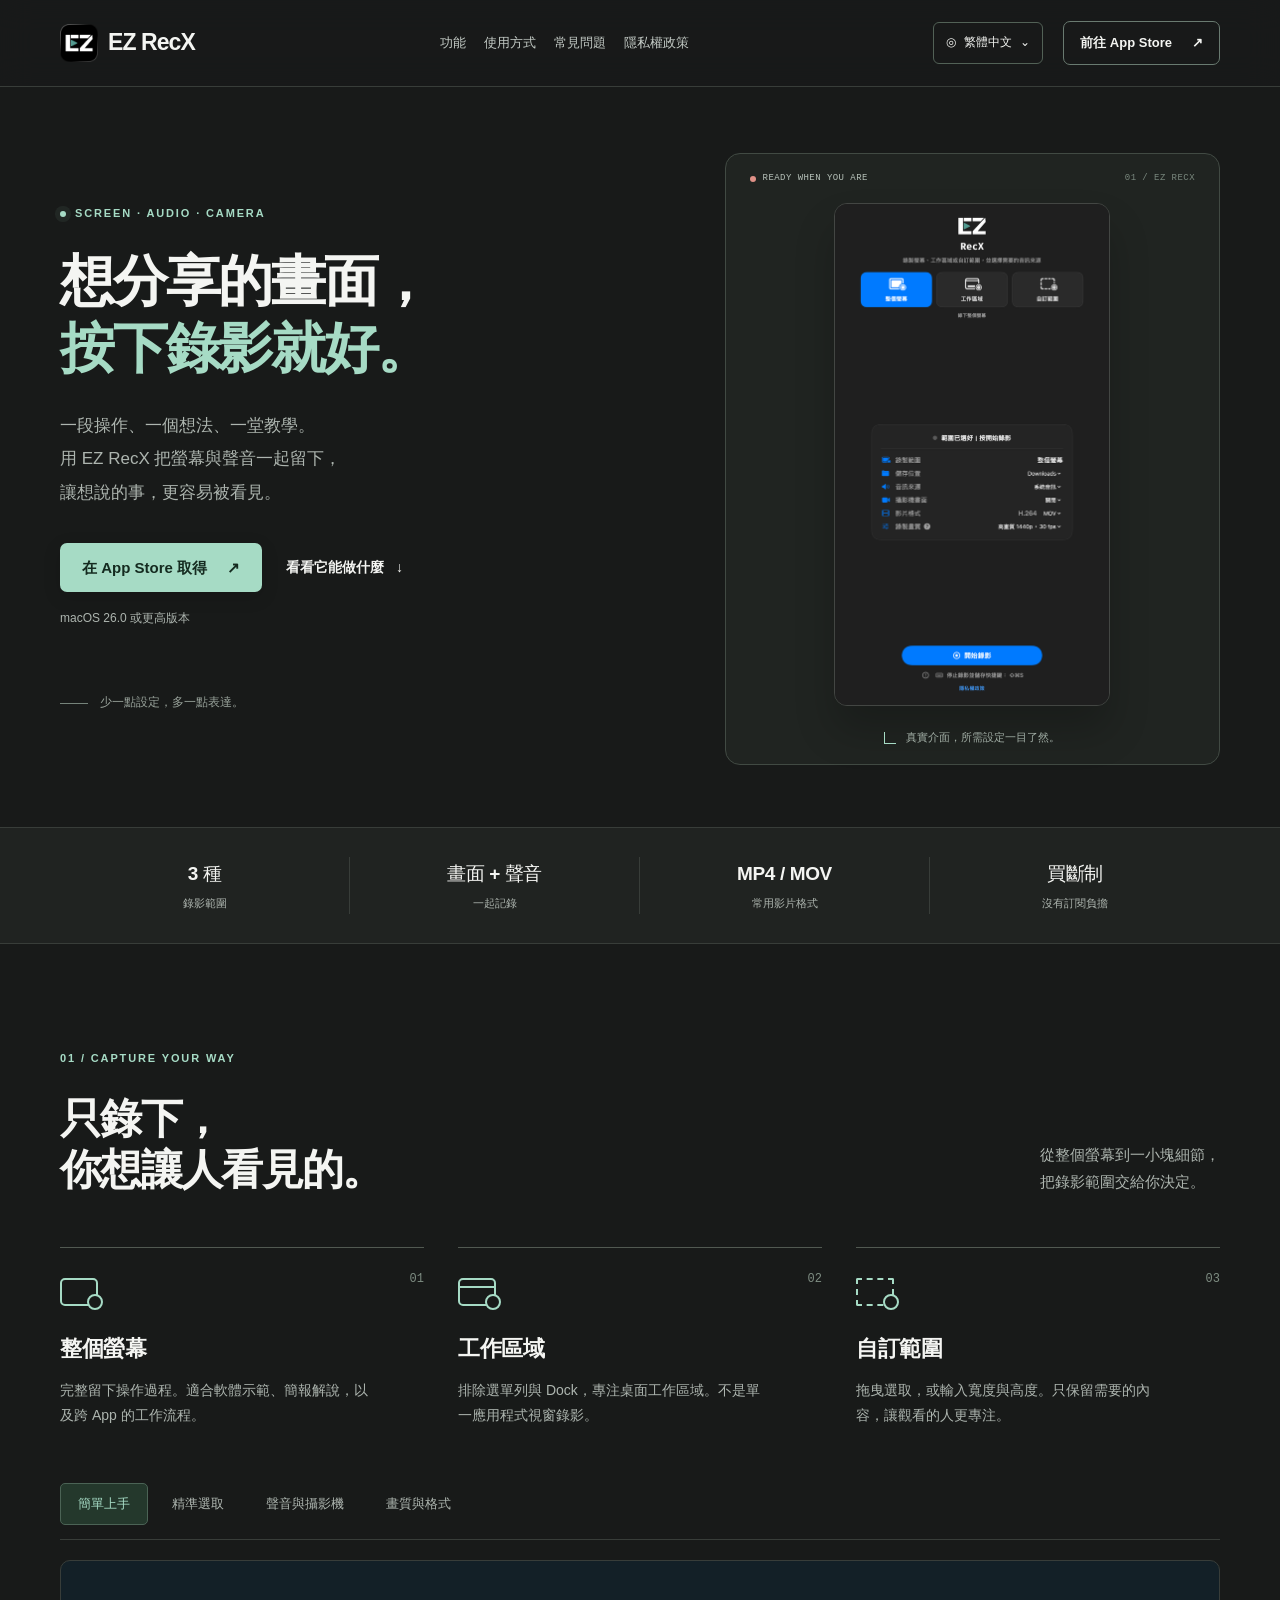
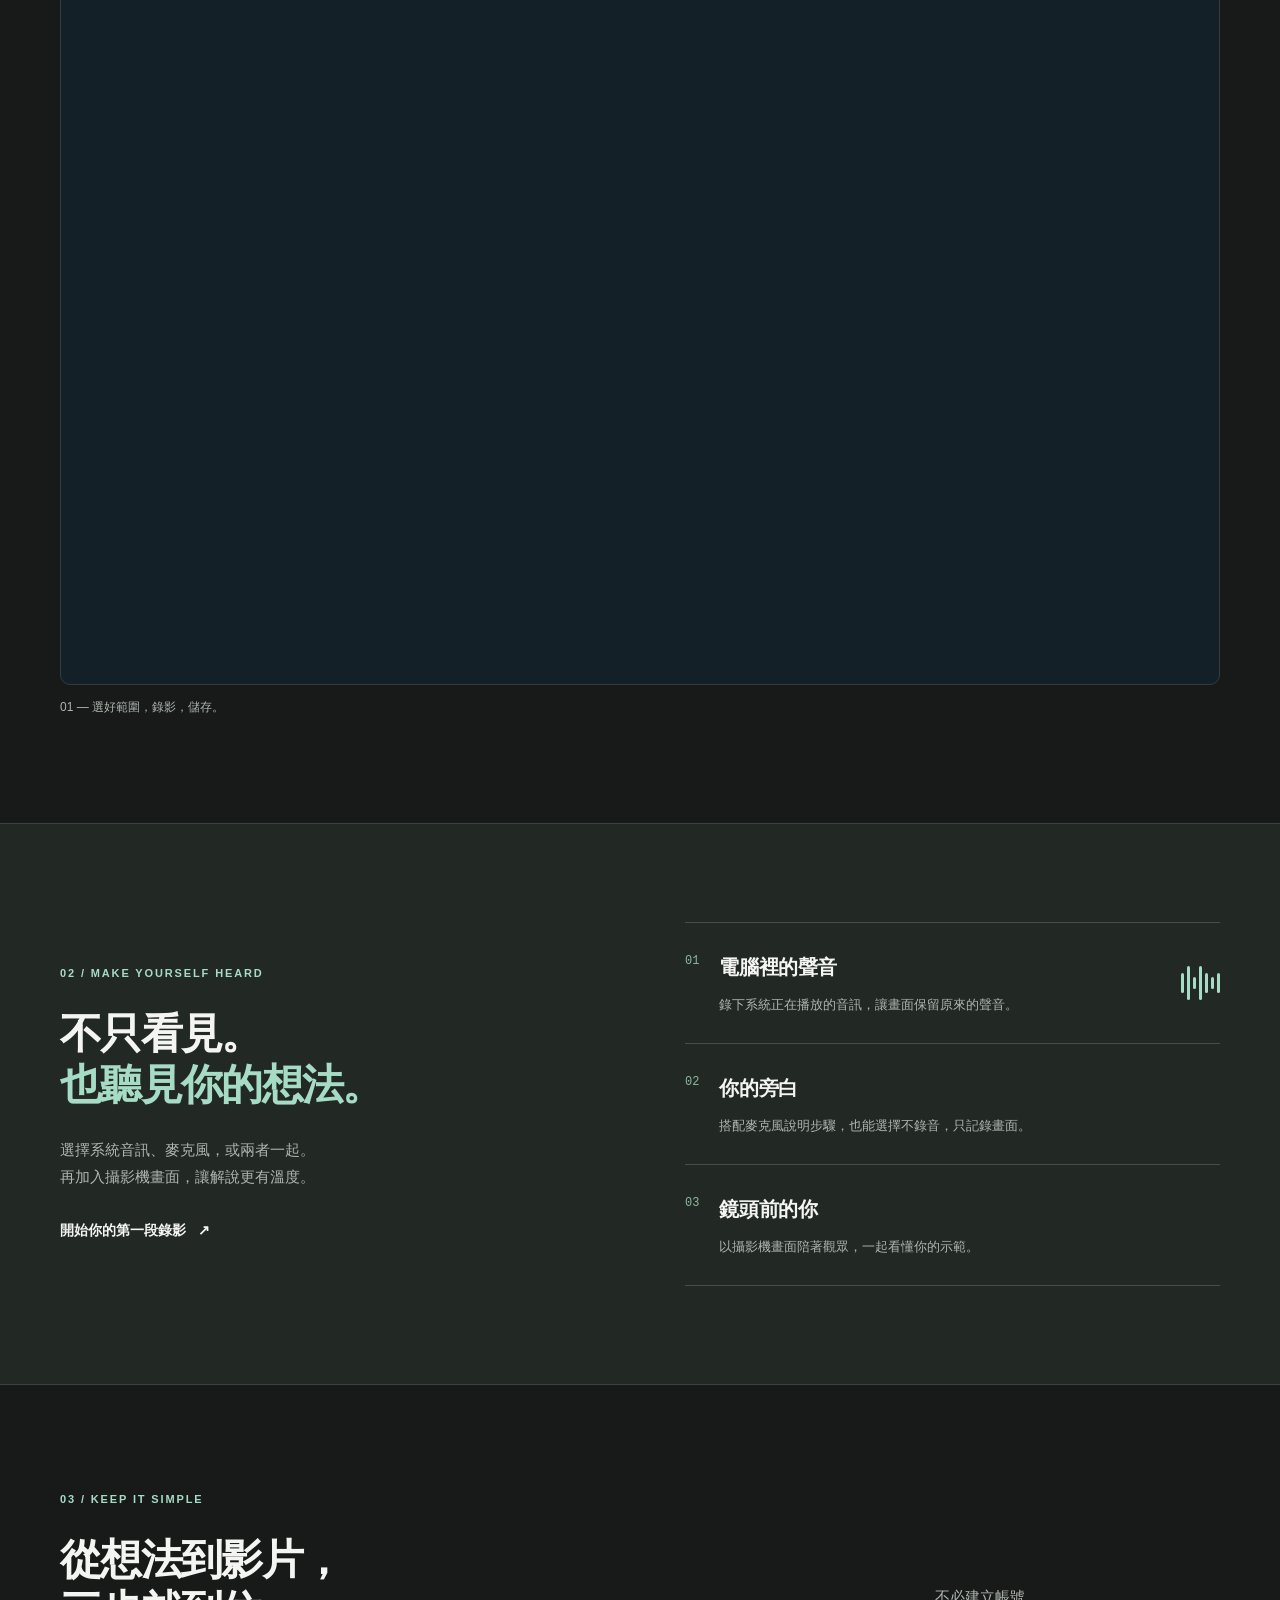
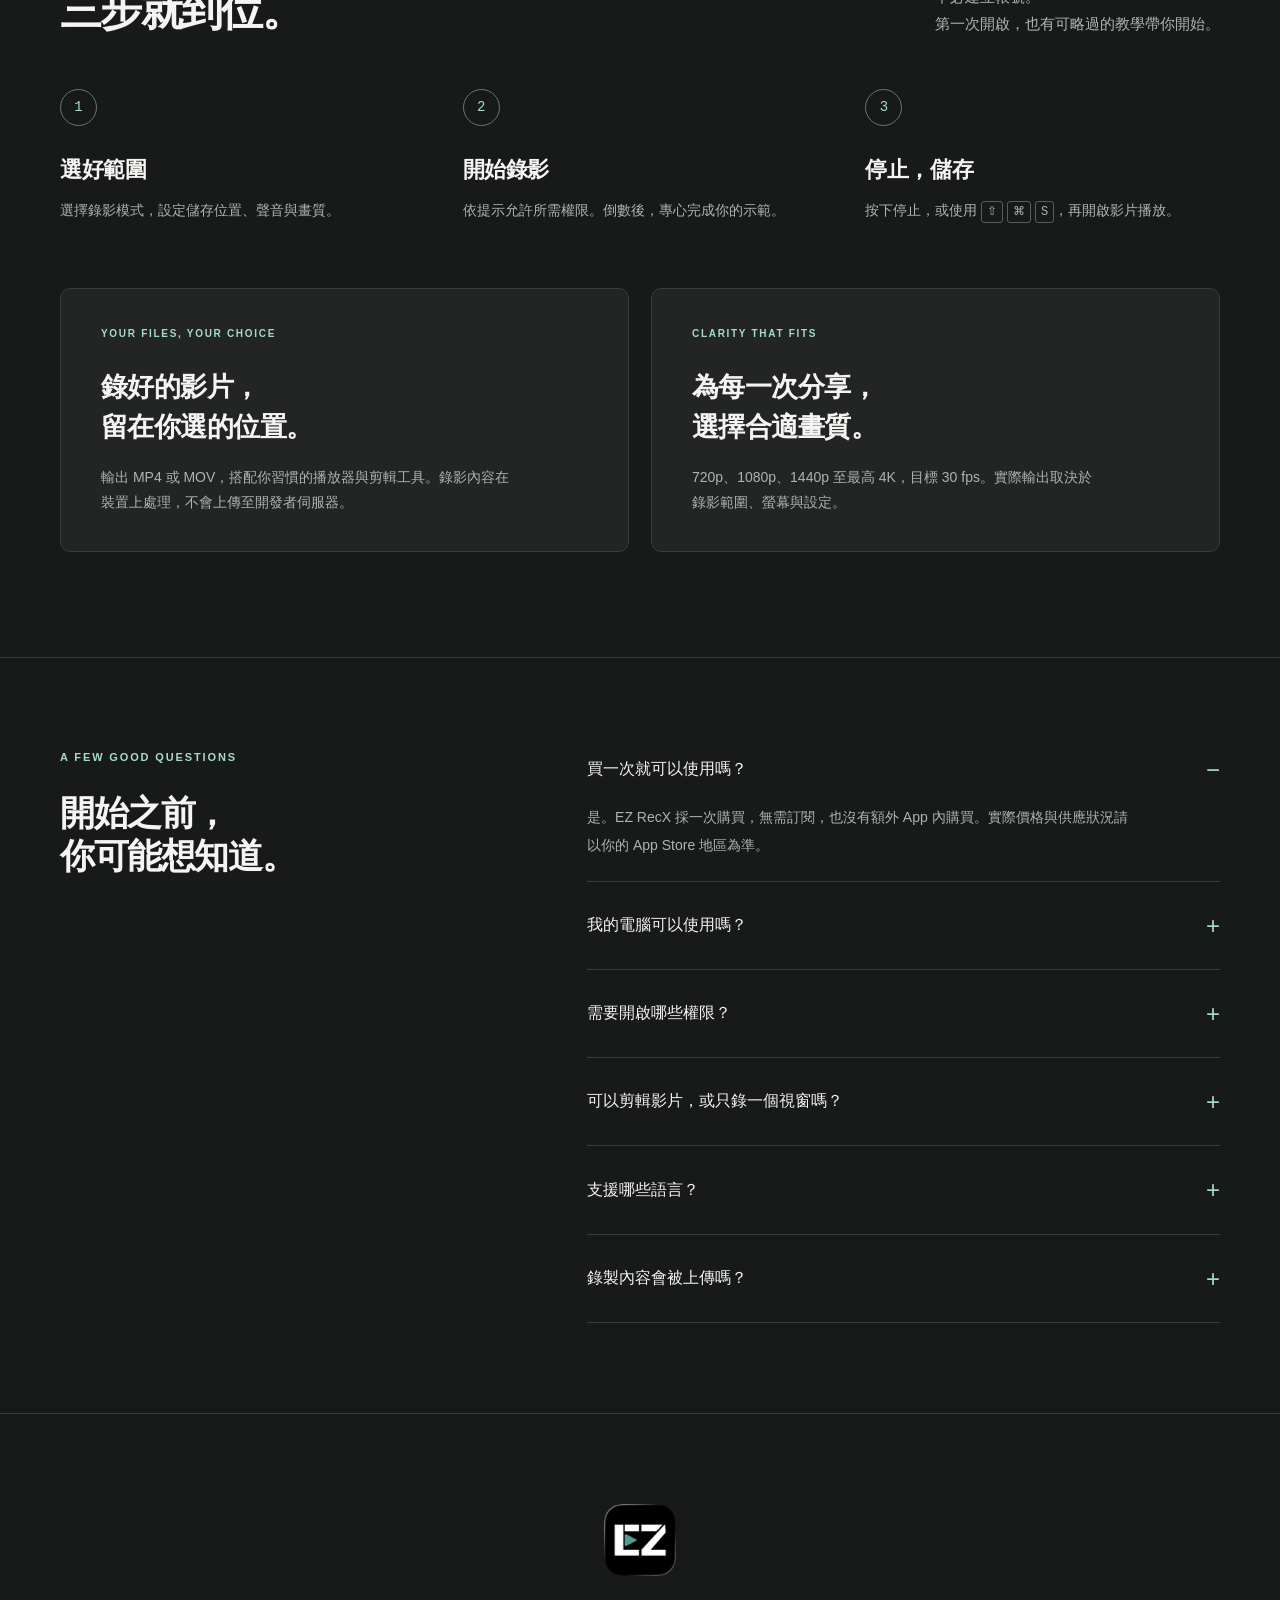
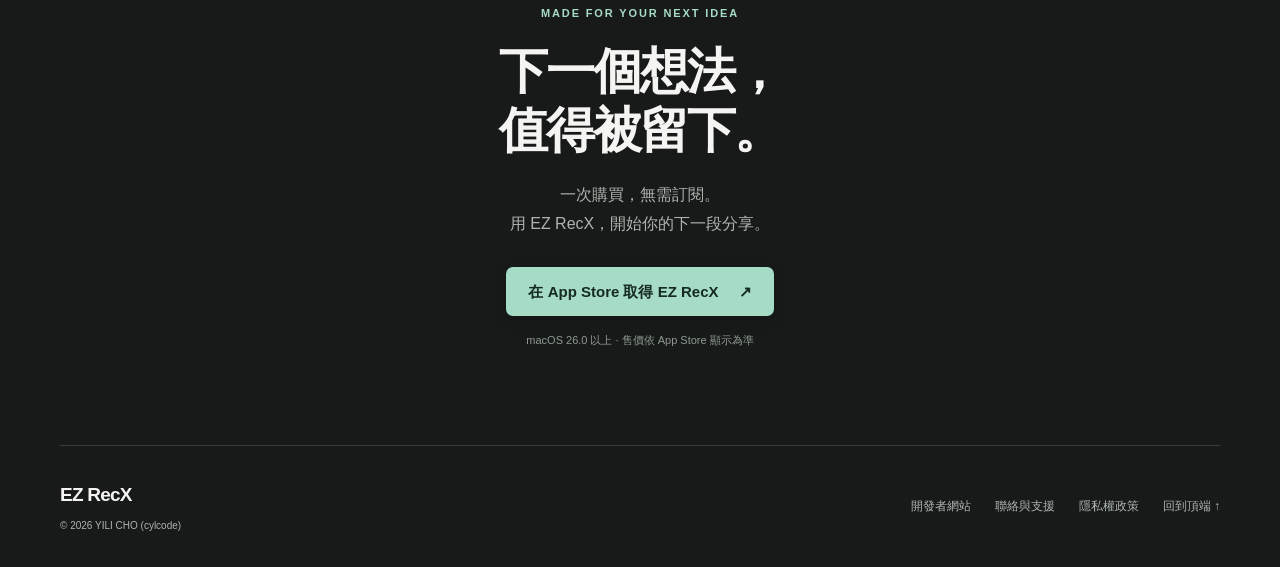
==== ez-recx/index.html @ bfc9e908 "Update macOS version requirement in index.html" ====
<!doctype html>
<html lang="zh-Hant">
<head>
  <meta charset="utf-8">
  <meta name="viewport" content="width=device-width,initial-scale=1">
  <meta name="theme-color" content="#181a19">
  <title>EZ RecX｜螢幕、聲音，輕鬆錄下</title>
  <meta name="description" content="EZ RecX 螢幕錄影工具：選擇整個螢幕、工作區域或自訂範圍，搭配系統音訊、麥克風與攝影機畫面。一次購買，無需訂閱。支援 macOS 26.0 以上。">
  <meta property="og:title" content="EZ RecX｜螢幕、聲音，輕鬆錄下">
  <meta property="og:description" content="從一段操作示範，到一份值得保存的靈感。一次購買，無需訂閱。">
  <meta property="og:type" content="website">
  <meta property="og:locale" content="zh_TW">
  <link rel="icon" href="assets/optimized/favicon-48.png?v=33b04a75c38f" type="image/png">
  <link rel="stylesheet" href="styles.css?v=afb937c7f499">
  <script src="page.js?v=81de78c7f0d6" defer></script>
  <link rel="canonical" href="https://cylcode886.github.io/ez-recx/">
  <meta property="og:url" content="https://cylcode886.github.io/ez-recx/">
  <meta property="og:image" content="https://cylcode886.github.io/ez-recx/assets/feature-screen.png?v=4c2d320afb9f">
  <link rel="alternate" hreflang="zh-Hant" href="https://cylcode886.github.io/ez-recx/">
  <link rel="alternate" hreflang="en" href="https://cylcode886.github.io/ez-recx/en.html">
  <link rel="alternate" hreflang="zh-Hans" href="https://cylcode886.github.io/ez-recx/zh-Hans.html">
  <link rel="alternate" hreflang="ja" href="https://cylcode886.github.io/ez-recx/ja.html">
  <link rel="alternate" hreflang="x-default" href="https://cylcode886.github.io/ez-recx/">
  <style id="language-menu-critical">
/* Inline with every page so an older cached stylesheet cannot break the menu. */
.nav{gap:20px}
.nav nav{gap:18px;flex-wrap:wrap}
.nav-cta{flex-shrink:0}
.language-switch{position:relative;flex-shrink:0;margin-left:auto;font-size:12px}
.language-switch>summary{display:flex;align-items:center;gap:8px;cursor:pointer;list-style:none;padding:9px 12px;border:1px solid #526156;border-radius:6px;color:#f4f5f2;white-space:nowrap}
.language-switch>summary::-webkit-details-marker{display:none}
.language-switch>summary::marker{content:""}
.language-switch>summary:hover,.language-switch[open]>summary{border-color:#a6dbc5}
.language-switch>.language-options{position:absolute;right:0;top:calc(100% + 8px);z-index:20;display:none;width:180px;max-width:calc(100vw - 40px);padding:6px;background:#242925;border:1px solid #526156;border-radius:8px;box-shadow:0 12px 32px #0006}
.language-switch[open]>.language-options{display:grid;grid-template-columns:minmax(0,1fr);gap:2px}
.language-switch>.language-options>a{display:block;width:100%;padding:10px 12px;border-radius:4px;white-space:nowrap;text-decoration:none;line-height:1.8}
.language-options>a:hover,.language-options>a[aria-current="page"]{background:#34483a;color:#a6dbc5}
.language-switch>summary:focus-visible,.language-options>a:focus-visible{outline:2px solid #a6dbc5;outline-offset:3px}
@media(max-width:1150px){html{scroll-padding-top:140px}.nav{flex-wrap:wrap;padding-block:12px;row-gap:12px}.nav nav{order:3;flex-basis:100%;justify-content:center}.nav nav a:not(.privacy-nav){display:inline}}
@media(max-width:700px){.nav-cta{display:none}.nav nav{gap:10px 18px;line-height:1.7}.language-switch>summary{padding:8px 10px}}
  </style>
</head>
<body>
  <a class="skip" href="#main">跳至主要內容</a>
  <header class="header">
    <div class="nav wrap">
      <a class="brand" href="#top" aria-label="EZ RecX 首頁"><img src="assets/optimized/icon-192.png?v=334416957951" decoding="async" alt="" width="38" height="38"><span>EZ RecX</span></a>
      <nav aria-label="主選單"><a href="#features">功能</a><a href="#how">使用方式</a><a href="#faq">常見問題</a><a class="privacy-nav" href="https://cylcode886.github.io/App-Privacy-Policy/#macos-zh-Hant">隱私權政策</a></nav>
      <details class="language-switch"><summary aria-label="選擇語言: 繁體中文"><span aria-hidden="true">◎</span> 繁體中文 <span aria-hidden="true">⌄</span></summary><div class="language-options"><a href="index.html" lang="zh-Hant" hreflang="zh-Hant" aria-current="page">繁體中文</a><a href="en.html" lang="en" hreflang="en">English</a><a href="zh-Hans.html" lang="zh-Hans" hreflang="zh-Hans">简体中文</a><a href="ja.html" lang="ja" hreflang="ja">日本語</a></div></details>
      <a class="button nav-cta" href="https://apps.apple.com/app/id6809180442?mt=12">前往 App Store <span aria-hidden="true">↗</span></a>
    </div>
  </header>
  <main id="main">
    <section class="hero wrap" id="top" aria-labelledby="hero-title">
      <div class="hero-copy">
        <p class="eyebrow"><span class="status-dot"></span> SCREEN · AUDIO · CAMERA</p>
        <h1 id="hero-title">想分享的畫面，<br><span>按下錄影就好。</span></h1>
        <p class="intro">一段操作、一個想法、一堂教學。<br>用 EZ RecX 把螢幕與聲音一起留下，<br>讓想說的事，更容易被看見。</p>
        <div class="hero-actions"><a class="button primary" href="https://apps.apple.com/app/id6809180442?mt=12">在 App Store 取得 <span aria-hidden="true">↗</span></a><a class="text-link" href="#features">看看它能做什麼 <span aria-hidden="true">↓</span></a></div>
       <p class="purchase-note"><!-- 一次購買，無需訂閱。 -->macOS 26.0 或更高版本</p>
        <div class="hero-signature"><span class="tiny-line"></span> 少一點設定，多一點表達。</div>
      </div>
      <figure class="hero-visual">
        <div class="frame-label"><span class="record-dot"></span> READY WHEN YOU ARE <span>01 / EZ RECX</span></div>
        <div class="app-frame"><img src="assets/optimized/zh-Hant-app-main-552.webp?v=de0c057ea670" srcset="assets/optimized/zh-Hant-app-main-552.webp?v=de0c057ea670 552w, assets/optimized/zh-Hant-app-main-828.webp?v=0f4406d82dcb 828w" sizes="(max-width:700px) 244px, 276px" decoding="async" width="1920" height="3510" alt="EZ RecX 繁體中文主畫面：三種錄影模式、音訊及畫質設定與開始錄影按鈕" fetchpriority="high"></div>
        <figcaption><span class="frame-corner" aria-hidden="true"></span> 真實介面，所需設定一目了然。</figcaption>
      </figure>
    </section>
    <div class="spec-strip"><div class="wrap specs"><div><strong>3 種</strong><span>錄影範圍</span></div><div><strong>畫面 + 聲音</strong><span>一起記錄</span></div><div><strong>MP4 / MOV</strong><span>常用影片格式</span></div><div><strong>買斷制</strong><span>沒有訂閱負擔</span></div></div></div>
    <section class="section wrap" id="features" aria-labelledby="features-title">
      <div class="section-head"><div><p class="eyebrow">01 / CAPTURE YOUR WAY</p><h2 id="features-title">只錄下，<br>你想讓人看見的。</h2></div><p>從整個螢幕到一小塊細節，<br>把錄影範圍交給你決定。</p></div>
      <div class="mode-grid">
        <article class="mode"><span class="mode-number">01</span><div class="mode-icon screen-icon" aria-hidden="true"></div><h3>整個螢幕</h3><p>完整留下操作過程。適合軟體示範、簡報解說，以及跨 App 的工作流程。</p></article>
        <article class="mode"><span class="mode-number">02</span><div class="mode-icon workspace-icon" aria-hidden="true"></div><h3>工作區域</h3><p>排除選單列與 Dock，專注桌面工作區域。不是單一應用程式視窗錄影。</p></article>
        <article class="mode"><span class="mode-number">03</span><div class="mode-icon area-icon" aria-hidden="true"></div><h3>自訂範圍</h3><p>拖曳選取，或輸入寬度與高度。只保留需要的內容，讓觀看的人更專注。</p></article>
      </div>
      <div class="gallery">
        <div class="gallery-controls" aria-label="切換產品介紹圖">
          <button type="button" data-shot="screen" data-src="assets/optimized/zh-Hant-feature-screen-1600.webp?v=20dff891db06" data-srcset="assets/optimized/zh-Hant-feature-screen-800.webp?v=27fe1549c9e3 800w, assets/optimized/zh-Hant-feature-screen-1600.webp?v=20dff891db06 1600w, assets/optimized/zh-Hant-feature-screen-2560.webp?v=9ba895149830 2560w" data-alt="EZ RecX 產品介紹：整個螢幕、工作區域與自訂範圍" data-caption="01 — 選好範圍，錄影，儲存。" aria-pressed="true">簡單上手</button><button type="button" data-shot="area" data-src="assets/optimized/zh-Hant-feature-area-1600.webp?v=948b02e6b401" data-srcset="assets/optimized/zh-Hant-feature-area-800.webp?v=653cd99d1c06 800w, assets/optimized/zh-Hant-feature-area-1600.webp?v=948b02e6b401 1600w, assets/optimized/zh-Hant-feature-area-2560.webp?v=4a4f185a9ab3 2560w" data-alt="EZ RecX 產品介紹：拖曳與輸入尺寸設定錄影範圍" data-caption="02 — 精準選取，只錄下你需要的範圍。" aria-pressed="false">精準選取</button><button type="button" data-shot="audio" data-src="assets/optimized/zh-Hant-feature-audio-1600.webp?v=afd159d52128" data-srcset="assets/optimized/zh-Hant-feature-audio-800.webp?v=11d39946b2d4 800w, assets/optimized/zh-Hant-feature-audio-1600.webp?v=afd159d52128 1600w, assets/optimized/zh-Hant-feature-audio-2560.webp?v=18f008c13a1c 2560w" data-alt="EZ RecX 產品介紹：系統音訊、麥克風與攝影機設定" data-caption="03 — 錄下畫面，也錄下你的聲音。" aria-pressed="false">聲音與攝影機</button><button type="button" data-shot="quality" data-src="assets/optimized/zh-Hant-feature-quality-1600.webp?v=4b4ccf9c1fc6" data-srcset="assets/optimized/zh-Hant-feature-quality-800.webp?v=2d1f0ecce452 800w, assets/optimized/zh-Hant-feature-quality-1600.webp?v=4b4ccf9c1fc6 1600w, assets/optimized/zh-Hant-feature-quality-2560.webp?v=be4ce7da79e7 2560w" data-alt="EZ RecX 產品介紹：錄製畫質與 MP4、MOV 格式" data-caption="04 — 依照用途，選擇合適畫質。" aria-pressed="false">畫質與格式</button>
        </div>
        <figure><img id="feature-image" src="assets/optimized/zh-Hant-feature-screen-1600.webp?v=20dff891db06" srcset="assets/optimized/zh-Hant-feature-screen-800.webp?v=27fe1549c9e3 800w, assets/optimized/zh-Hant-feature-screen-1600.webp?v=20dff891db06 1600w, assets/optimized/zh-Hant-feature-screen-2560.webp?v=9ba895149830 2560w" sizes="(max-width:700px) calc(100vw - 40px), (max-width:1000px) calc(100vw - 48px), (max-width:1240px) calc(100vw - 80px), 1160px" decoding="async" alt="EZ RecX 產品介紹：整個螢幕、工作區域與自訂範圍" width="2560" height="1600" loading="lazy"><figcaption id="feature-caption" aria-live="polite">01 — 選好範圍，錄影，儲存。</figcaption></figure>
        <noscript><p class="muted">更多介紹圖：<a href="assets/feature-area.png?v=075c0a6b56f1">精準選取</a> · <a href="assets/feature-audio.png?v=4d99bdee2f06">聲音與攝影機</a> · <a href="assets/feature-quality.png?v=0b2a96cff289">畫質與格式</a></p></noscript>
      </div>
    </section>
    <section class="sound-section"><div class="wrap sound-grid">
      <div><p class="eyebrow">02 / MAKE YOURSELF HEARD</p><h2>不只看見。<br><span>也聽見你的想法。</span></h2><p class="section-copy">選擇系統音訊、麥克風，或兩者一起。<br>再加入攝影機畫面，讓解說更有溫度。</p><a class="text-link" href="#how">開始你的第一段錄影 <span aria-hidden="true">↗</span></a></div>
      <div class="sound-list"><article><span aria-hidden="true">01</span><div><h3>電腦裡的聲音</h3><p>錄下系統正在播放的音訊，讓畫面保留原來的聲音。</p></div><div class="wave" aria-hidden="true"><i></i><i></i><i></i><i></i><i></i><i></i><i></i></div></article><article><span aria-hidden="true">02</span><div><h3>你的旁白</h3><p>搭配麥克風說明步驟，也能選擇不錄音，只記錄畫面。</p></div></article><article><span aria-hidden="true">03</span><div><h3>鏡頭前的你</h3><p>以攝影機畫面陪著觀眾，一起看懂你的示範。</p></div></article></div>
    </div></section>
    <section class="section wrap" id="how" aria-labelledby="how-title">
      <div class="section-head"><div><p class="eyebrow">03 / KEEP IT SIMPLE</p><h2 id="how-title">從想法到影片，<br>三步就到位。</h2></div><p>不必建立帳號。<br>第一次開啟，也有可略過的教學帶你開始。</p></div>
      <ol class="steps"><li><span>1</span><h3>選好範圍</h3><p>選擇錄影模式，設定儲存位置、聲音與畫質。</p></li><li><span>2</span><h3>開始錄影</h3><p>依提示允許所需權限。倒數後，專心完成你的示範。</p></li><li><span>3</span><h3>停止，儲存</h3><p>按下停止，或使用 <kbd>⇧</kbd> <kbd>⌘</kbd> <kbd>S</kbd>，再開啟影片播放。</p></li></ol>
      <div class="details-grid"><article><p class="eyebrow">YOUR FILES, YOUR CHOICE</p><h3>錄好的影片，<br>留在你選的位置。</h3><p>輸出 MP4 或 MOV，搭配你習慣的播放器與剪輯工具。錄影內容在裝置上處理，不會上傳至開發者伺服器。</p></article><article><p class="eyebrow">CLARITY THAT FITS</p><h3>為每一次分享，<br>選擇合適畫質。</h3><p>720p、1080p、1440p 至最高 4K，目標 30 fps。實際輸出取決於錄影範圍、螢幕與設定。</p></article></div>
    </section>
    <section class="faq-section" id="faq"><div class="wrap faq-grid"><div><p class="eyebrow">A FEW GOOD QUESTIONS</p><h2>開始之前，<br>你可能想知道。</h2></div><div class="faq-items">
      <details open><summary>買一次就可以使用嗎？</summary><p>是。EZ RecX 採一次購買，無需訂閱，也沒有額外 App 內購買。實際價格與供應狀況請以你的 App Store 地區為準。</p></details>
      <details><summary>我的電腦可以使用嗎？</summary><p>需要 macOS 26.0 或以上版本，支援符合系統需求的 Apple Silicon 與 Intel Mac。這是 macOS App，不是 iPhone 或 iPad App。購買前請先確認系統版本。</p></details>
      <details><summary>需要開啟哪些權限？</summary><p>錄製畫面需要螢幕錄製相關權限。使用麥克風或攝影機時，另需允許對應權限。可在「系統設定 → 隱私權與安全性」管理；若系統提示重新開啟 App，請依提示操作。</p></details>
      <details><summary>可以剪輯影片，或只錄一個視窗嗎？</summary><p>EZ RecX 專注在錄製與儲存，不含影片剪輯器。工作區域模式會排除選單列與 Dock，並非獨立視窗擷取；如果只需要局部畫面，可以使用自訂範圍。</p></details>
      <details><summary>支援哪些語言？</summary><p>App 與本產品介紹頁都支援繁體中文、簡體中文、英文與日文。可從網站右上角切換語言。</p></details>
      <details><summary>錄製內容會被上傳嗎？</summary><p>App 不會將錄影內容上傳至開發者伺服器。影片儲存於你選擇的位置；若選用雲端同步資料夾，檔案同步由該服務處理。錄製前，請確認你有必要的權利與許可，並尊重著作權及隱私。</p></details>
    </div></div></section>
    <section class="closing wrap" aria-labelledby="closing-title"><img src="assets/optimized/icon-192.png?v=334416957951" decoding="async" width="72" height="72" alt="EZ RecX 圖示" loading="lazy"><p class="eyebrow">MADE FOR YOUR NEXT IDEA</p><h2 id="closing-title">下一個想法，<br>值得被留下。</h2><p>一次購買，無需訂閱。<br>用 EZ RecX，開始你的下一段分享。</p><a class="button primary" href="https://apps.apple.com/app/id6809180442?mt=12">在 App Store 取得 EZ RecX <span aria-hidden="true">↗</span></a><small>macOS 26.0 以上 · 售價依 App Store 顯示為準</small></section>
  </main>
  <footer class="wrap footer"><div><a class="brand" href="#top">EZ RecX</a><p>© 2026 YILI CHO (cylcode)</p></div><nav aria-label="頁尾選單"><a href="https://cylcode886.github.io/">開發者網站</a><a href="https://cylcode886.github.io/#contact">聯絡與支援</a><a href="https://cylcode886.github.io/App-Privacy-Policy/#macos-zh-Hant">隱私權政策</a><a href="#top">回到頂端 ↑</a></nav></footer>
</body>
</html>
---- ez-recx/styles.css ----
:root{color-scheme:dark;--bg:#181a19;--panel:#222523;--ink:#f4f5f2;--muted:#adb5af;--accent:#a6dbc5;--line:#383d39}
*{box-sizing:border-box}html{scroll-behavior:smooth;scroll-padding-top:110px}body{margin:0;background:var(--bg);color:var(--ink);font:16px/1.8 -apple-system,BlinkMacSystemFont,"Segoe UI","PingFang TC","Microsoft JhengHei",sans-serif}a{color:inherit;text-decoration:none}button{font:inherit}img{display:block;max-width:100%;height:auto}button,a,summary{-webkit-tap-highlight-color:transparent}a:focus-visible,button:focus-visible,summary:focus-visible{outline:3px solid var(--accent);outline-offset:6px}a:hover{color:var(--accent)}h1,h2,h3,p,figure{margin:0}h1,h2,h3{text-wrap:balance}h1,h2{font-weight:650;line-height:1.22;letter-spacing:-.04em}h3{font-weight:600;letter-spacing:-.02em}p{color:var(--muted)}.wrap{width:min(1160px,calc(100% - 80px));margin-inline:auto}.skip{position:fixed;left:20px;top:-100px;background:var(--accent);color:#151b17;padding:10px;z-index:10}.skip:focus{top:10px}.header{position:sticky;top:0;z-index:5;background:#181a19f5;border-bottom:1px solid var(--line);backdrop-filter:blur(16px)}.nav{min-height:86px;display:flex;align-items:center;gap:32px}.brand{display:flex;align-items:center;gap:10px;font-size:23px;font-weight:650;white-space:nowrap;letter-spacing:-.04em}.nav nav{display:flex;gap:26px;align-items:center;margin-left:auto;font-size:13px;color:#c4cbc6}.button{display:inline-flex;align-items:center;justify-content:center;gap:20px;border-radius:7px;padding:14px 22px;font-size:15px;font-weight:650;line-height:1.4;transition:background .2s,transform .2s}.button:hover{transform:translateY(-2px)}.nav-cta{border:1px solid #697a70;font-size:13px;padding:12px 16px}.primary{background:var(--accent);color:#152b20;box-shadow:0 5px 18px #0002}.primary:hover{background:#c8eedc;color:#12291c}.hero{display:grid;grid-template-columns:1.2fr 1fr;gap:70px;padding-top:62px;padding-bottom:58px;align-items:center;min-height:740px}.eyebrow{font-size:11px;letter-spacing:.17em;color:var(--accent);font-weight:600;display:flex;align-items:center;gap:9px;margin-bottom:24px}.status-dot{width:6px;height:6px;border-radius:50%;background:var(--accent);box-shadow:0 0 0 5px #a6dbc511}h1{font-size:clamp(34px,4.3vw,57px);margin-bottom:27px}h1 span,.sound-section h2 span{color:var(--accent)}.intro{font-size:17px;line-height:1.95}.hero-actions{display:flex;align-items:center;gap:24px;margin-top:34px;flex-wrap:wrap}.text-link{font-size:14px;font-weight:600;display:inline-flex;align-items:center;gap:12px}.purchase-note{font-size:12px;margin-top:16px}.purchase-note span{display:inline-block;margin-left:14px;color:#858e87}.hero-signature{margin-top:63px;font-size:12px;color:#99a39b;display:flex;align-items:center;gap:12px}.tiny-line{width:28px;height:1px;background:#75837a}.hero-visual{position:relative;display:flex;flex-direction:column;align-items:center;padding:18px 24px 16px;border:1px solid #414a43;border-radius:15px;background:#202421}.frame-label{align-self:stretch;display:flex;align-items:center;gap:7px;font:9px/1.5 ui-monospace,monospace;letter-spacing:.05em;color:#b6c1b9;margin-bottom:17px}.frame-label>span:last-child{margin-left:auto;color:#79887e}.record-dot{display:inline-block;width:6px;height:6px;border-radius:50%;background:#df9187}.app-frame{width:276px;max-width:100%;border:1px solid #434643;border-radius:13px;overflow:hidden;box-shadow:0 25px 40px #0003}.hero-visual figcaption{display:flex;align-items:center;gap:10px;font-size:11px;color:#a2afa6;margin-top:22px}.frame-corner{width:12px;height:12px;border-bottom:1px solid var(--accent);border-left:1px solid var(--accent)}.spec-strip{background:#202321;border-block:1px solid var(--line)}.specs{display:grid;grid-template-columns:repeat(4,1fr);padding-block:29px}.specs>div{display:flex;flex-direction:column;align-items:center;border-right:1px solid var(--line)}.specs>div:last-child{border:0}.specs strong{font-size:19px;font-weight:550;letter-spacing:-.02em}.specs span{font-size:11px;color:var(--muted);margin-top:3px}.section{padding-block:105px}.section-head{display:flex;justify-content:space-between;align-items:flex-end;gap:40px;margin-bottom:52px}h2{font-size:42px}.section-head>p{font-size:15px}.mode-grid{display:grid;grid-template-columns:repeat(3,1fr);gap:34px}.mode{position:relative;border-top:1px solid #515951;padding-top:30px}.mode-number{position:absolute;right:0;top:24px;font:12px ui-monospace,monospace;color:#7e8d82}.mode h3{font-size:22px;margin-top:23px;margin-bottom:9px}.mode p{font-size:14px;max-width:310px}.mode-icon{position:relative;width:38px;height:28px;border:2px solid var(--accent);border-radius:5px}.mode-icon:after{content:"";position:absolute;right:-7px;bottom:-6px;width:12px;height:12px;border-radius:50%;background:var(--bg);border:2px solid var(--accent)}.workspace-icon:before{content:"";position:absolute;top:6px;left:0;right:0;border-top:2px solid var(--accent)}.area-icon{border-style:dashed;border-radius:2px}.gallery{margin-top:55px}.gallery-controls{display:flex;gap:6px;border-bottom:1px solid var(--line);padding-bottom:14px;flex-wrap:wrap}.gallery-controls button{cursor:pointer;background:transparent;border:1px solid transparent;color:var(--muted);padding:8px 17px;border-radius:5px;font-size:13px}.gallery-controls button[aria-pressed="true"]{color:var(--accent);border-color:#4b6355;background:#24382c}.gallery-controls button:hover{color:var(--ink)}.gallery figure{margin-top:20px}.gallery figure img{width:100%;border:1px solid var(--line);border-radius:10px;aspect-ratio:1.6;object-fit:contain;background:#132027}.gallery figcaption{font-size:12px;color:var(--muted);margin-top:12px}.muted{font-size:13px}.sound-section{background:#222924;border-block:1px solid #39443b;padding-block:98px}.sound-grid{display:grid;grid-template-columns:1fr 1fr;gap:90px;align-items:center}.section-copy{margin-top:26px;margin-bottom:26px;font-size:15px}.sound-list article{display:flex;gap:20px;align-items:center;padding-block:26px;border-bottom:1px solid #445148}.sound-list article:first-child{border-top:1px solid #445148}.sound-list article>span{font:12px ui-monospace,monospace;color:#90b69f;align-self:flex-start;padding-top:5px}.sound-list h3{font-size:20px;margin-bottom:8px}.sound-list p{font-size:13px;line-height:1.85}.wave{display:flex;align-items:center;gap:3px;margin-left:auto;padding-left:7px}.wave i{width:3px;height:20px;background:var(--accent);border-radius:3px}.wave i:nth-child(2n){height:34px}.wave i:nth-child(3n){height:12px}.steps{list-style:none;padding:0;display:grid;grid-template-columns:repeat(3,1fr);gap:48px;counter-reset:step;margin:0 0 65px}.steps li>span{display:grid;place-items:center;border:1px solid #607c68;border-radius:50%;color:var(--accent);height:37px;width:37px;font:14px ui-monospace,monospace;margin-bottom:24px}.steps h3{font-size:22px;margin-bottom:9px}.steps p{font-size:14px}kbd{font:12px ui-monospace,monospace;border:1px solid #526156;border-radius:3px;padding:3px 5px;white-space:nowrap}.details-grid{display:grid;grid-template-columns:1fr 1fr;gap:22px}.details-grid article{padding:36px 40px;background:#222523;border:1px solid var(--line);border-radius:10px}.details-grid h3{font-size:27px;line-height:1.45;margin-bottom:18px}.details-grid p:last-child{font-size:14px;max-width:410px}.details-grid .eyebrow{font-size:10px;margin-bottom:25px}.faq-section{border-block:1px solid var(--line);padding-block:90px}.faq-grid{display:grid;grid-template-columns:1fr 1.4fr;gap:75px}.faq-grid h2{font-size:35px}.faq-items details{border-bottom:1px solid var(--line);padding:22px 0}.faq-items details:first-child{padding-top:0}.faq-items summary{font-size:16px;cursor:pointer;list-style:none;display:flex;align-items:center;justify-content:space-between;gap:20px}.faq-items summary::-webkit-details-marker{display:none}.faq-items summary:after{content:"+";color:var(--accent);font-size:24px;font-weight:300}.faq-items details[open] summary:after{content:"−"}.faq-items details p{font-size:14px;margin-top:13px;max-width:550px;line-height:1.95}.closing{text-align:center;padding-block:90px 95px}.closing>img{margin:0 auto 28px}.closing .eyebrow{justify-content:center;margin-bottom:18px}.closing h2{font-size:49px}.closing>p:not(.eyebrow){margin-top:20px;margin-bottom:28px}.closing small{display:block;margin-top:15px;color:#8e9a91;font-size:11px}.footer{display:flex;align-items:center;justify-content:space-between;gap:24px;padding-block:32px;border-top:1px solid var(--line)}.footer .brand{font-size:19px}.footer p{font-size:10px;margin-top:4px}.footer nav{display:flex;gap:24px;color:var(--muted);font-size:12px}
@media(min-width:1450px){.hero{gap:100px}.hero-visual{padding-inline:40px}}
@media(max-width:1000px){.wrap{width:calc(100% - 48px)}.nav{gap:16px}.nav nav{gap:15px}.nav nav a:not(.privacy-nav){display:none}.hero{gap:30px;min-height:680px}.hero-visual{padding-inline:18px}.hero-actions{gap:18px}.hero-signature{margin-top:40px}.sound-grid{gap:45px}h2{font-size:36px}.faq-grid{gap:35px}.footer nav{gap:15px}}
@media(max-width:700px){html{scroll-padding-top:100px}.wrap{width:calc(100% - 40px)}.nav{min-height:76px;gap:12px;flex-wrap:wrap;padding-block:13px}.brand{font-size:20px;gap:7px}.brand img{width:32px;height:32px}.nav nav{order:3;flex-basis:100%;justify-content:center;gap:25px;font-size:11px}.nav nav a:not(.privacy-nav){display:inline}.nav-cta{margin-left:auto;font-size:11px;padding:9px 12px;gap:8px}.hero{grid-template-columns:1fr;padding-top:49px;padding-bottom:35px;gap:38px}.eyebrow{font-size:10px;margin-bottom:21px}h1{font-size:clamp(31px,8.4vw,49px);margin-bottom:22px}.intro{font-size:15px}.hero-actions{margin-top:27px;gap:19px}.hero-actions .button{font-size:14px;padding:13px 17px}.text-link{font-size:12px}.purchase-note{font-size:11px}.purchase-note span{margin-left:8px}.hero-signature{display:none}.hero-visual{width:100%;max-width:470px;margin-inline:auto}.app-frame{width:244px}.frame-label{font-size:8px}.hero-visual figcaption{font-size:10px}.specs{grid-template-columns:1fr 1fr;row-gap:24px;padding-block:27px}.specs>div:nth-child(2){border:0}.specs strong{font-size:18px}.section{padding-block:65px}.section-head{display:block;margin-bottom:34px}.section-head>p{margin-top:23px;font-size:14px}h2{font-size:34px}.mode-grid{grid-template-columns:1fr;gap:29px}.mode{padding-top:24px;padding-left:64px;min-height:110px}.mode-icon{position:absolute;left:0;top:33px}.mode h3{margin-top:0;font-size:20px}.mode p{max-width:none;padding-right:15px}.mode-number{top:26px;font-size:10px}.gallery{margin-top:36px}.gallery-controls{gap:3px;justify-content:space-between}.gallery-controls button{padding:7px 6px;font-size:11px}.gallery figcaption{font-size:11px}.sound-section{padding-block:60px}.sound-grid{grid-template-columns:1fr;gap:37px}.sound-section h2{font-size:32px}.steps{grid-template-columns:1fr;gap:29px;margin-bottom:39px}.steps li{position:relative;padding-left:58px}.steps li>span{position:absolute;left:0;top:0}.steps h3{font-size:20px}.details-grid{grid-template-columns:1fr}.details-grid article{padding:29px}.details-grid h3{font-size:25px}.faq-section{padding-block:60px}.faq-grid{grid-template-columns:1fr;gap:34px}.faq-grid h2{font-size:32px}.faq-items summary{font-size:15px}.closing{padding-block:65px}.closing h2{font-size:40px}.footer{align-items:flex-start;flex-direction:column;padding-block:28px}.footer nav{flex-wrap:wrap;gap:12px 22px}}
@media(prefers-reduced-motion:reduce){html{scroll-behavior:auto}*,*:before,*:after{transition:none!important;animation:none!important}}

/* Real page links keep language switching accessible without JavaScript. */
.nav{gap:20px}.nav nav{gap:18px;flex-wrap:wrap}.language-switch{position:relative;flex-shrink:0;margin-left:auto;font-size:12px}.language-switch summary{cursor:pointer;list-style:none;display:flex;align-items:center;gap:8px;padding:9px 12px;border:1px solid #526156;border-radius:6px;color:var(--ink);white-space:nowrap}.language-switch summary::-webkit-details-marker{display:none}.language-switch summary:hover,.language-switch[open] summary{border-color:var(--accent)}.language-options{position:absolute;right:0;top:calc(100% + 8px);z-index:20;width:180px;padding:6px;background:#242925;border:1px solid #526156;border-radius:8px;box-shadow:0 12px 32px #0006}.language-options a{display:block;padding:10px 12px;border-radius:4px}.language-options a:hover,.language-options a[aria-current="page"]{background:#34483a;color:var(--accent)}.specs strong,.specs span{text-align:center;padding-inline:8px}.hero-actions{flex-wrap:wrap}.footer nav{flex-wrap:wrap}.nav-cta{flex-shrink:0}
@media(max-width:1150px){html{scroll-padding-top:140px}.nav{flex-wrap:wrap;padding-block:12px;row-gap:12px}.nav nav{order:3;flex-basis:100%;justify-content:center}.nav nav a:not(.privacy-nav){display:inline}}
@media(max-width:700px){.nav-cta{display:none}.nav nav{gap:10px 18px;line-height:1.7}.language-switch{font-size:12px}.language-switch summary{padding:8px 10px}.specs strong{font-size:16px}.hero-actions{align-items:flex-start}.hero-copy,.sound-grid>div{min-width:0}html[lang="en"] h1{font-size:clamp(29px,8vw,49px)}.footer nav{line-height:1.9}}
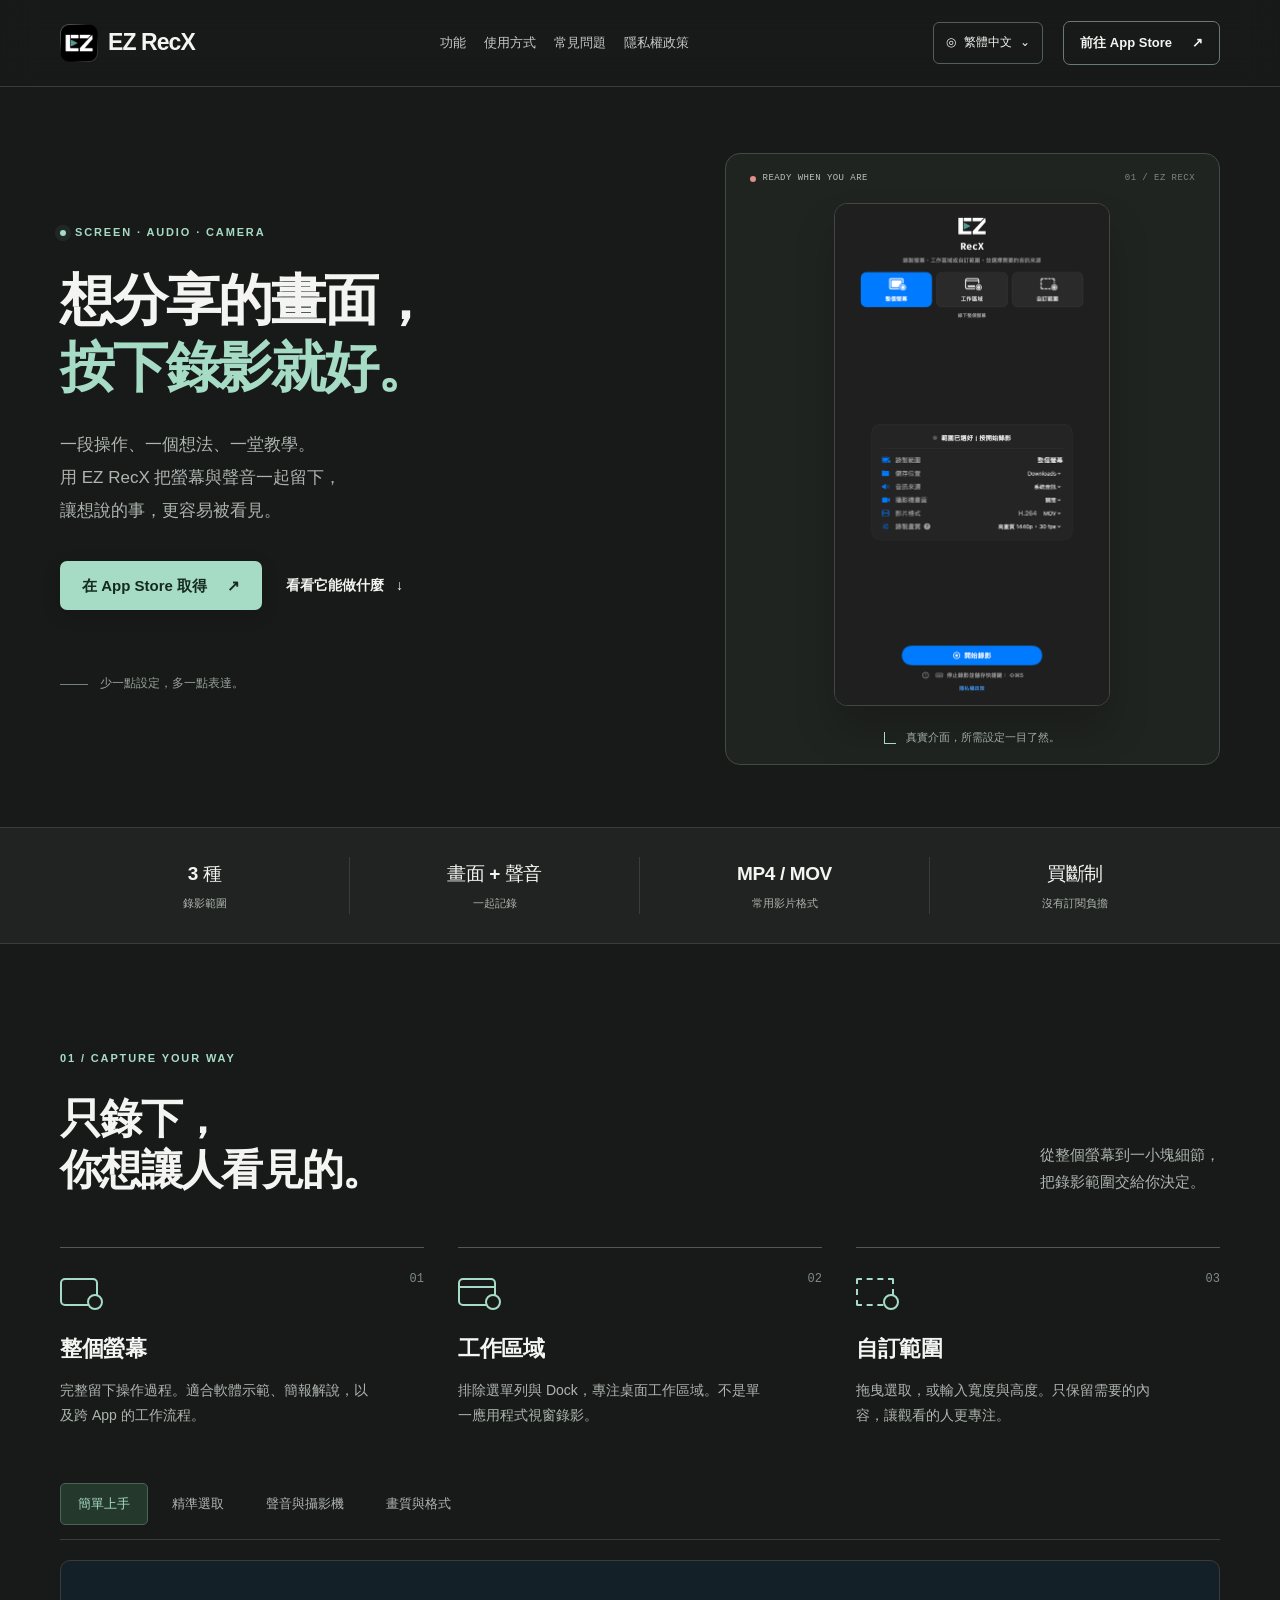
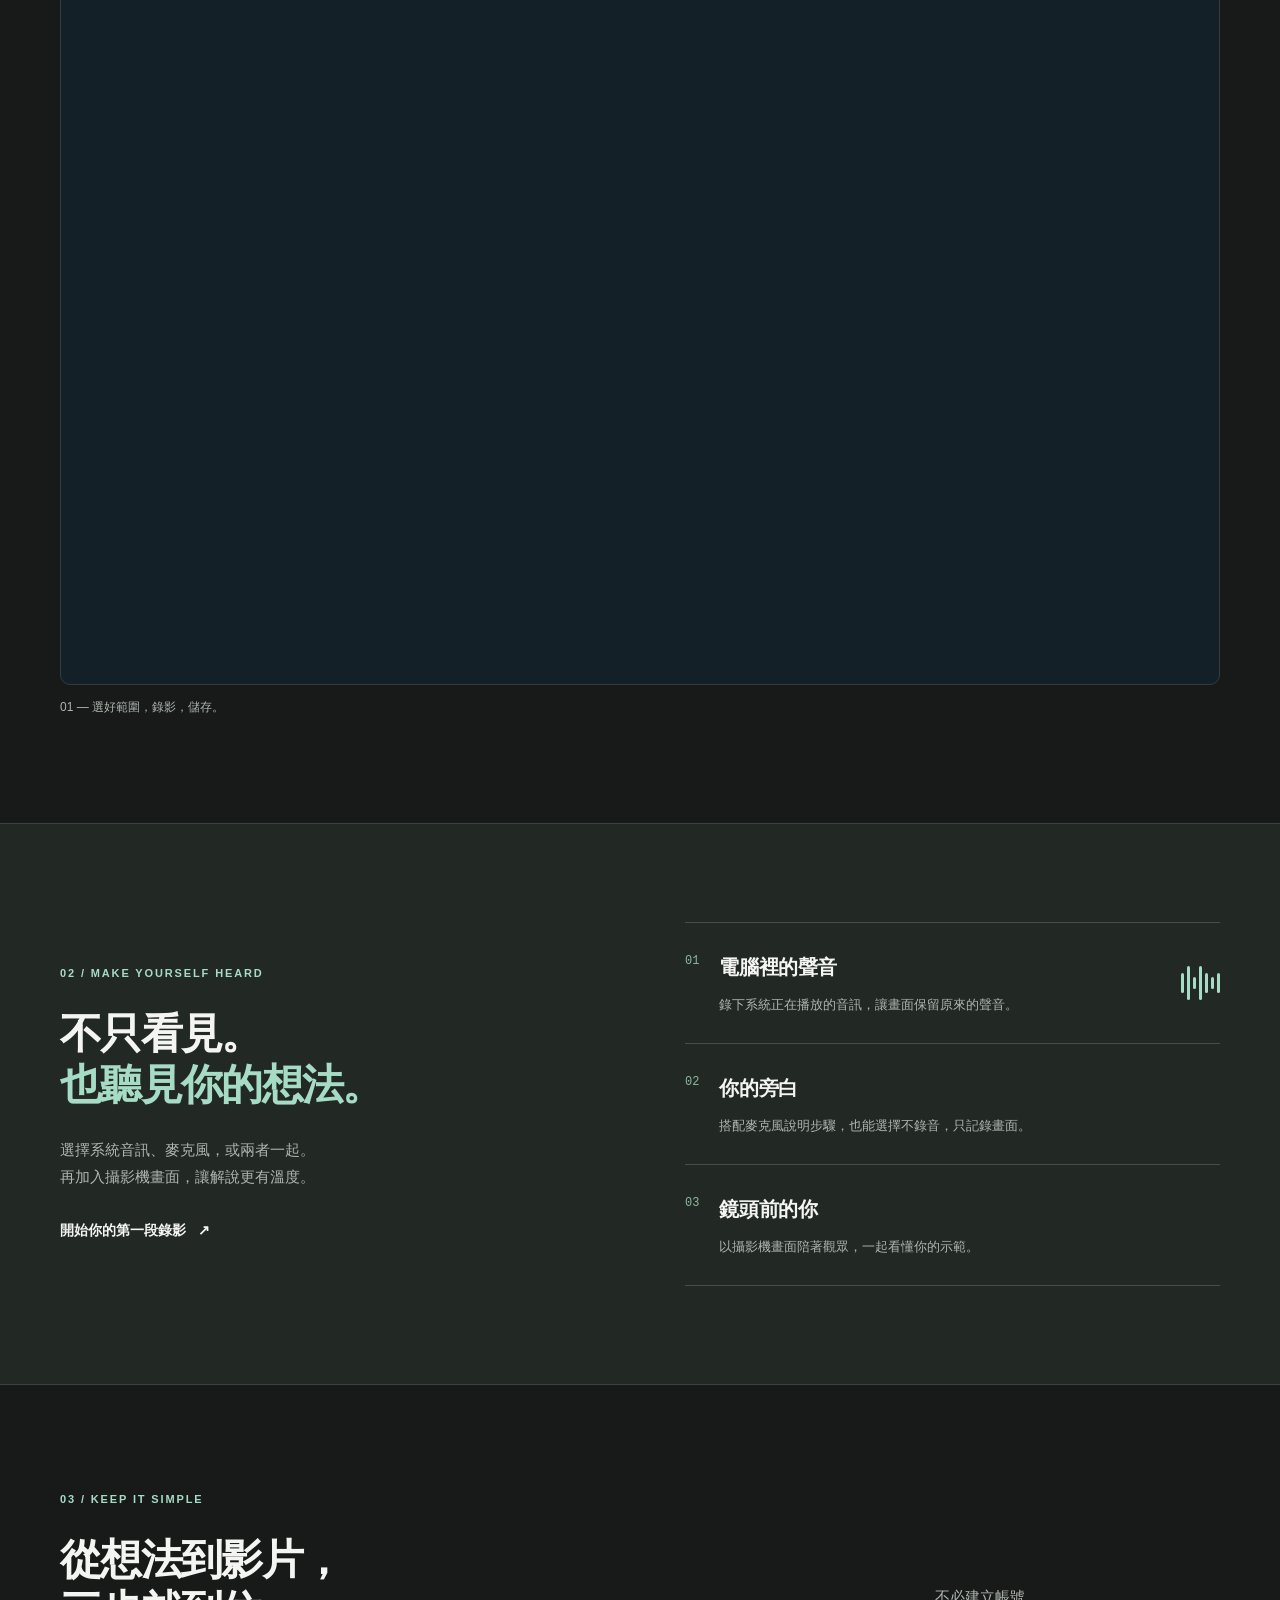
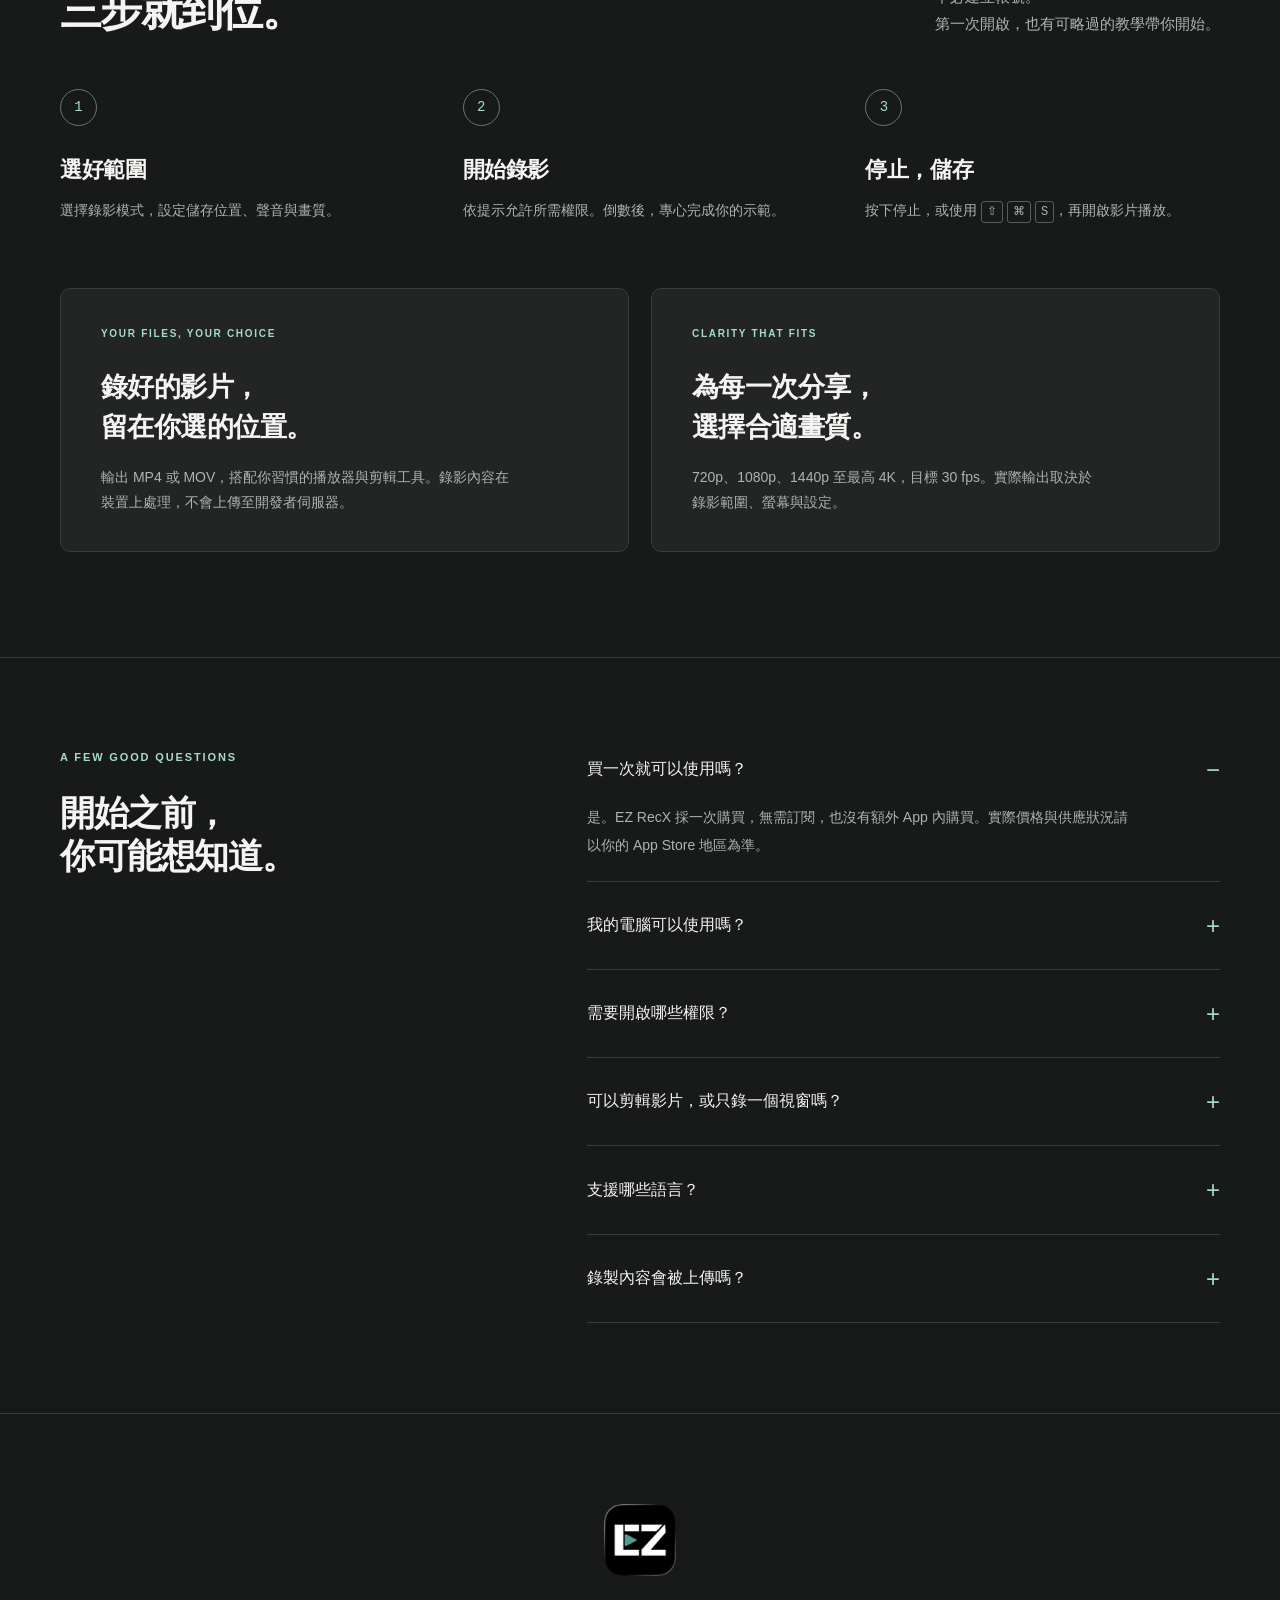
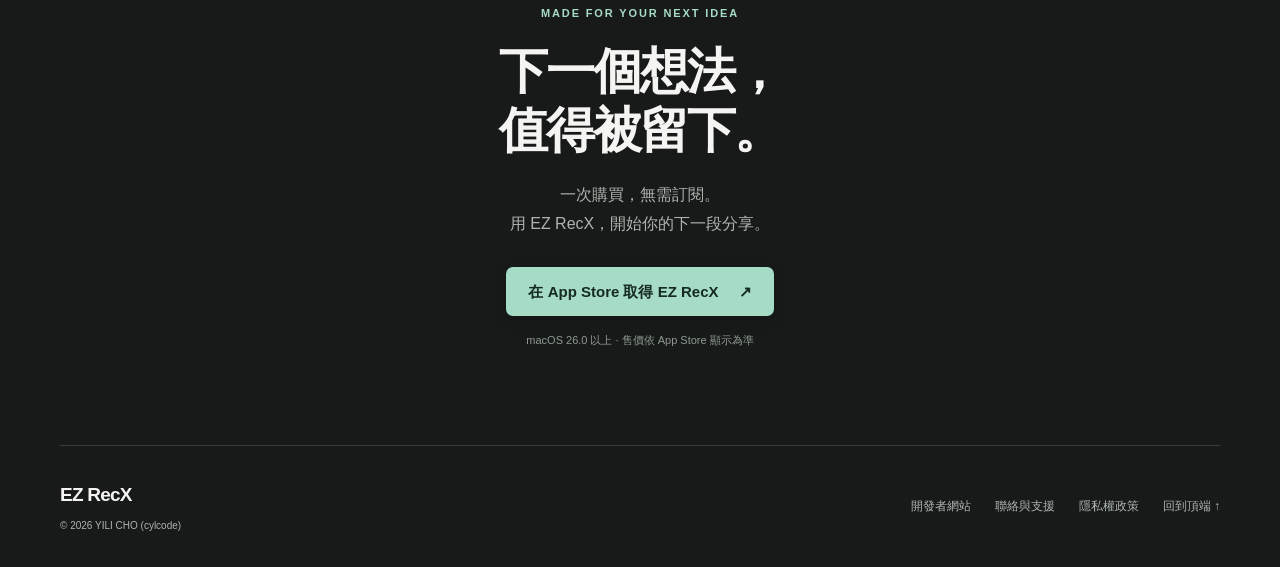
==== commit fd778dc8: "Update index.html" ====
--- a/ez-recx/index.html
+++ b/ez-recx/index.html
@@ -13,14 +13,14 @@
   <link rel="icon" href="assets/optimized/favicon-48.png?v=33b04a75c38f" type="image/png">
   <link rel="stylesheet" href="styles.css?v=afb937c7f499">
   <script src="page.js?v=81de78c7f0d6" defer></script>
-  <link rel="canonical" href="https://cylcode886.github.io/ez-recx/">
-  <meta property="og:url" content="https://cylcode886.github.io/ez-recx/">
-  <meta property="og:image" content="https://cylcode886.github.io/ez-recx/assets/feature-screen.png?v=4c2d320afb9f">
-  <link rel="alternate" hreflang="zh-Hant" href="https://cylcode886.github.io/ez-recx/">
-  <link rel="alternate" hreflang="en" href="https://cylcode886.github.io/ez-recx/en.html">
-  <link rel="alternate" hreflang="zh-Hans" href="https://cylcode886.github.io/ez-recx/zh-Hans.html">
-  <link rel="alternate" hreflang="ja" href="https://cylcode886.github.io/ez-recx/ja.html">
-  <link rel="alternate" hreflang="x-default" href="https://cylcode886.github.io/ez-recx/">
+  <link rel="canonical" href="https://cylcode.pages.dev/ez-recx/">
+  <meta property="og:url" content="https://cylcode.pages.dev/ez-recx/">
+  <meta property="og:image" content="https://cylcode.pages.dev/ez-recx/assets/feature-screen.png?v=4c2d320afb9f">
+  <link rel="alternate" hreflang="zh-Hant" href="https://cylcode.pages.dev/ez-recx/">
+  <link rel="alternate" hreflang="en" href="https://cylcode.pages.dev/ez-recx/en.html">
+  <link rel="alternate" hreflang="zh-Hans" href="https://cylcode.pages.dev/ez-recx/zh-Hans.html">
+  <link rel="alternate" hreflang="ja" href="https://cylcode.pages.dev/ez-recx/ja.html">
+  <link rel="alternate" hreflang="x-default" href="https://cylcode.pages.dev/ez-recx/">
   <style id="language-menu-critical">
 /* Inline with every page so an older cached stylesheet cannot break the menu. */
 .nav{gap:20px}
@@ -45,7 +45,7 @@
   <header class="header">
     <div class="nav wrap">
       <a class="brand" href="#top" aria-label="EZ RecX 首頁"><img src="assets/optimized/icon-192.png?v=334416957951" decoding="async" alt="" width="38" height="38"><span>EZ RecX</span></a>
-      <nav aria-label="主選單"><a href="#features">功能</a><a href="#how">使用方式</a><a href="#faq">常見問題</a><a class="privacy-nav" href="https://cylcode886.github.io/App-Privacy-Policy/#macos-zh-Hant">隱私權政策</a></nav>
+      <nav aria-label="主選單"><a href="#features">功能</a><a href="#how">使用方式</a><a href="#faq">常見問題</a><a class="privacy-nav" href="https://cylcode.pages.dev/privacy/#macos-zh-Hant">隱私權政策</a></nav>
       <details class="language-switch"><summary aria-label="選擇語言: 繁體中文"><span aria-hidden="true">◎</span> 繁體中文 <span aria-hidden="true">⌄</span></summary><div class="language-options"><a href="index.html" lang="zh-Hant" hreflang="zh-Hant" aria-current="page">繁體中文</a><a href="en.html" lang="en" hreflang="en">English</a><a href="zh-Hans.html" lang="zh-Hans" hreflang="zh-Hans">简体中文</a><a href="ja.html" lang="ja" hreflang="ja">日本語</a></div></details>
       <a class="button nav-cta" href="https://apps.apple.com/app/id6809180442?mt=12">前往 App Store <span aria-hidden="true">↗</span></a>
     </div>
@@ -57,7 +57,7 @@
         <h1 id="hero-title">想分享的畫面，<br><span>按下錄影就好。</span></h1>
         <p class="intro">一段操作、一個想法、一堂教學。<br>用 EZ RecX 把螢幕與聲音一起留下，<br>讓想說的事，更容易被看見。</p>
         <div class="hero-actions"><a class="button primary" href="https://apps.apple.com/app/id6809180442?mt=12">在 App Store 取得 <span aria-hidden="true">↗</span></a><a class="text-link" href="#features">看看它能做什麼 <span aria-hidden="true">↓</span></a></div>
-       <p class="purchase-note"><!-- 一次購買，無需訂閱。 -->macOS 26.0 或更高版本</p>
+       <p class="purchase-note"><!-- 一次購買，無需訂閱。macOS 26.0 或更高版本--></p>
         <div class="hero-signature"><span class="tiny-line"></span> 少一點設定，多一點表達。</div>
       </div>
       <figure class="hero-visual">
@@ -101,6 +101,6 @@
     </div></div></section>
     <section class="closing wrap" aria-labelledby="closing-title"><img src="assets/optimized/icon-192.png?v=334416957951" decoding="async" width="72" height="72" alt="EZ RecX 圖示" loading="lazy"><p class="eyebrow">MADE FOR YOUR NEXT IDEA</p><h2 id="closing-title">下一個想法，<br>值得被留下。</h2><p>一次購買，無需訂閱。<br>用 EZ RecX，開始你的下一段分享。</p><a class="button primary" href="https://apps.apple.com/app/id6809180442?mt=12">在 App Store 取得 EZ RecX <span aria-hidden="true">↗</span></a><small>macOS 26.0 以上 · 售價依 App Store 顯示為準</small></section>
   </main>
-  <footer class="wrap footer"><div><a class="brand" href="#top">EZ RecX</a><p>© 2026 YILI CHO (cylcode)</p></div><nav aria-label="頁尾選單"><a href="https://cylcode886.github.io/">開發者網站</a><a href="https://cylcode886.github.io/#contact">聯絡與支援</a><a href="https://cylcode886.github.io/App-Privacy-Policy/#macos-zh-Hant">隱私權政策</a><a href="#top">回到頂端 ↑</a></nav></footer>
+  <footer class="wrap footer"><div><a class="brand" href="#top">EZ RecX</a><p>© 2026 YILI CHO (cylcode)</p></div><nav aria-label="頁尾選單"><a href="https://cylcode.pages.dev/">開發者網站</a><a href="https://cylcode.pages.dev/#contact">聯絡與支援</a><a href="https://cylcode.pages.dev/privacy/#macos-zh-Hant">隱私權政策</a><a href="#top">回到頂端 ↑</a></nav></footer>
 </body>
 </html>
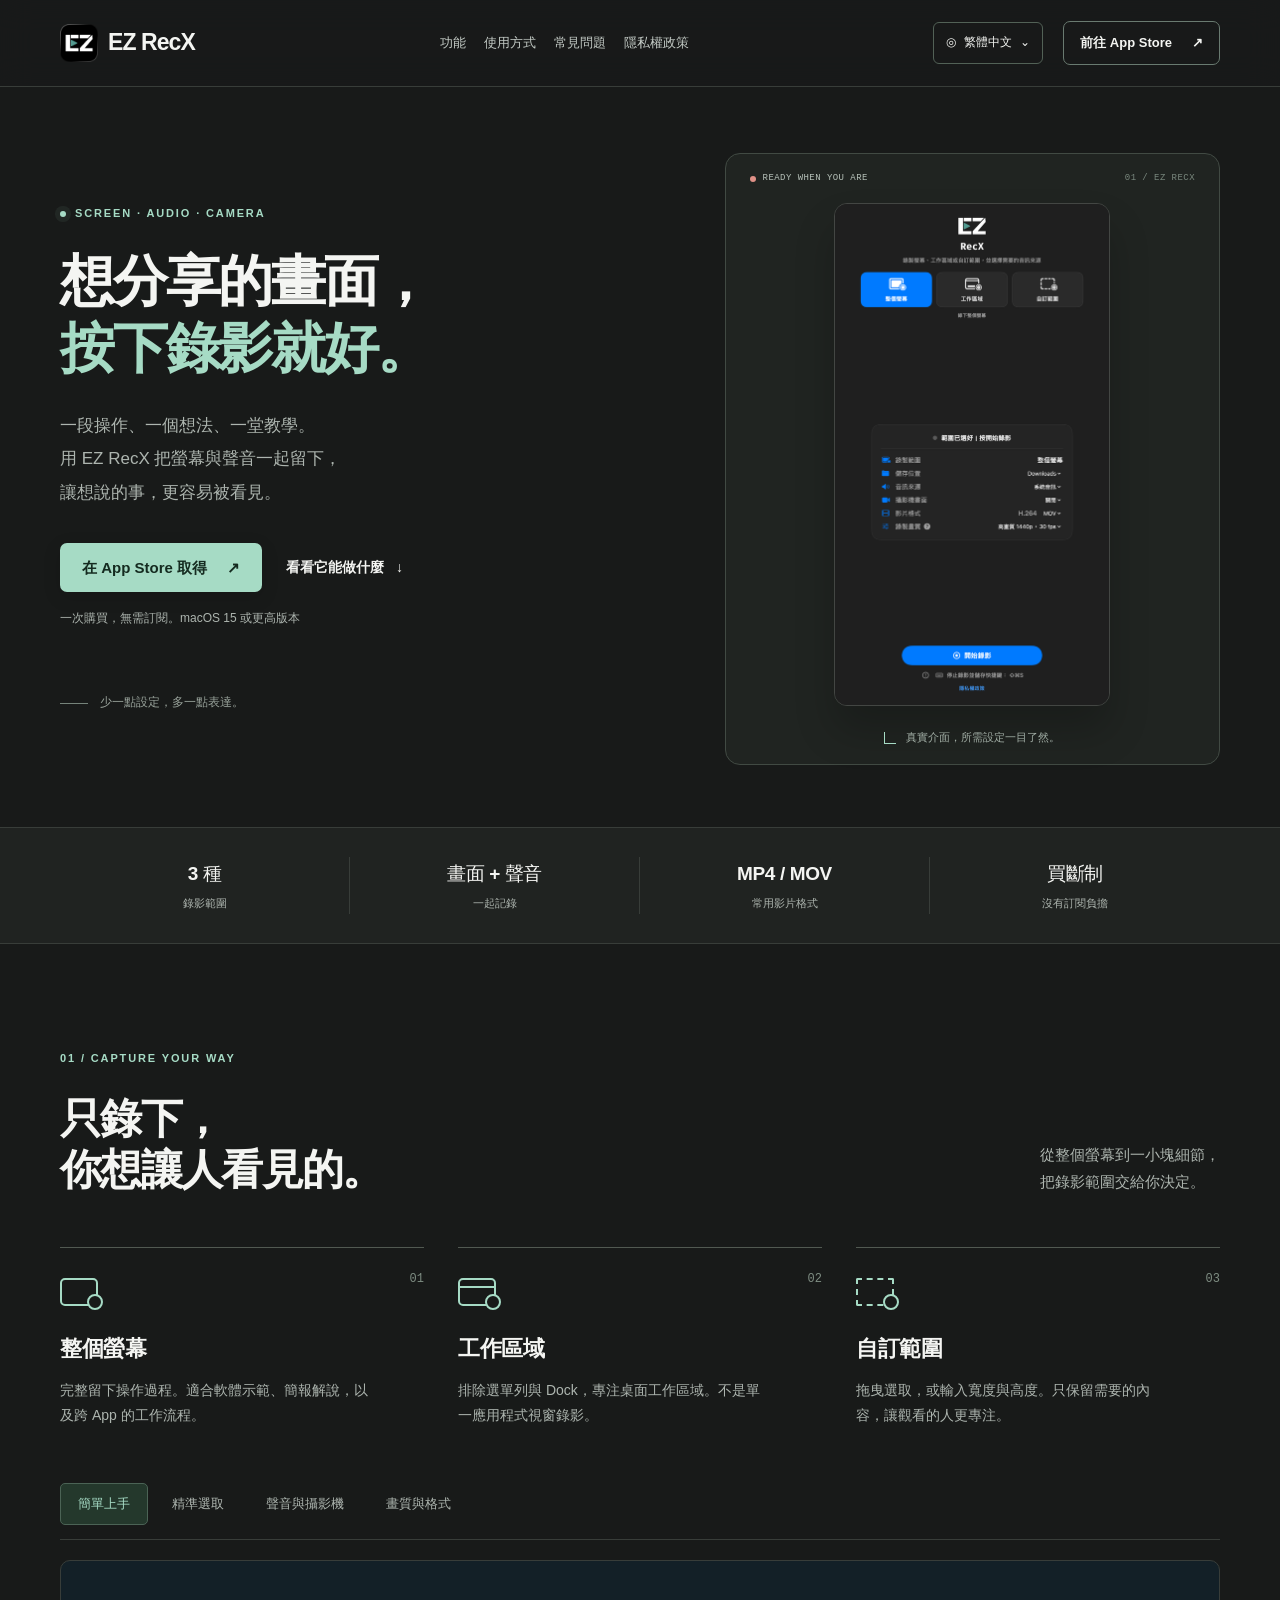
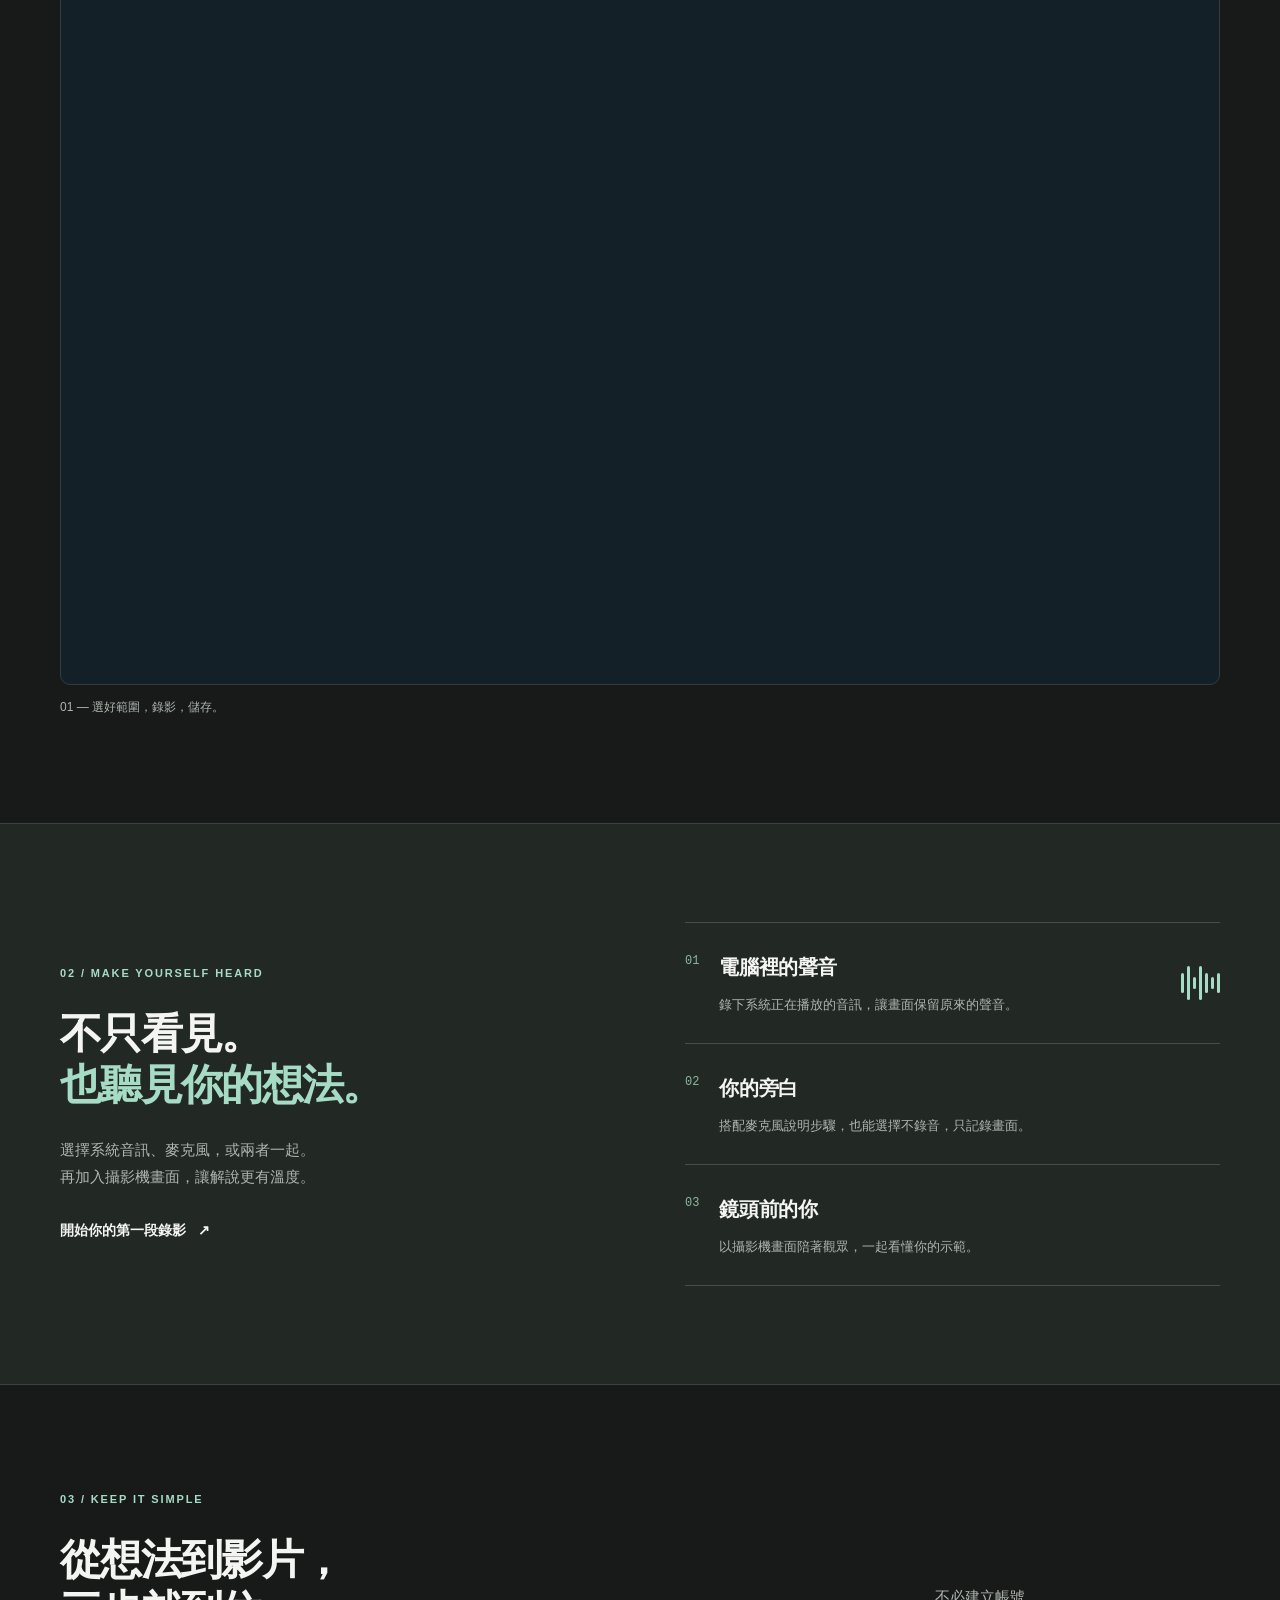
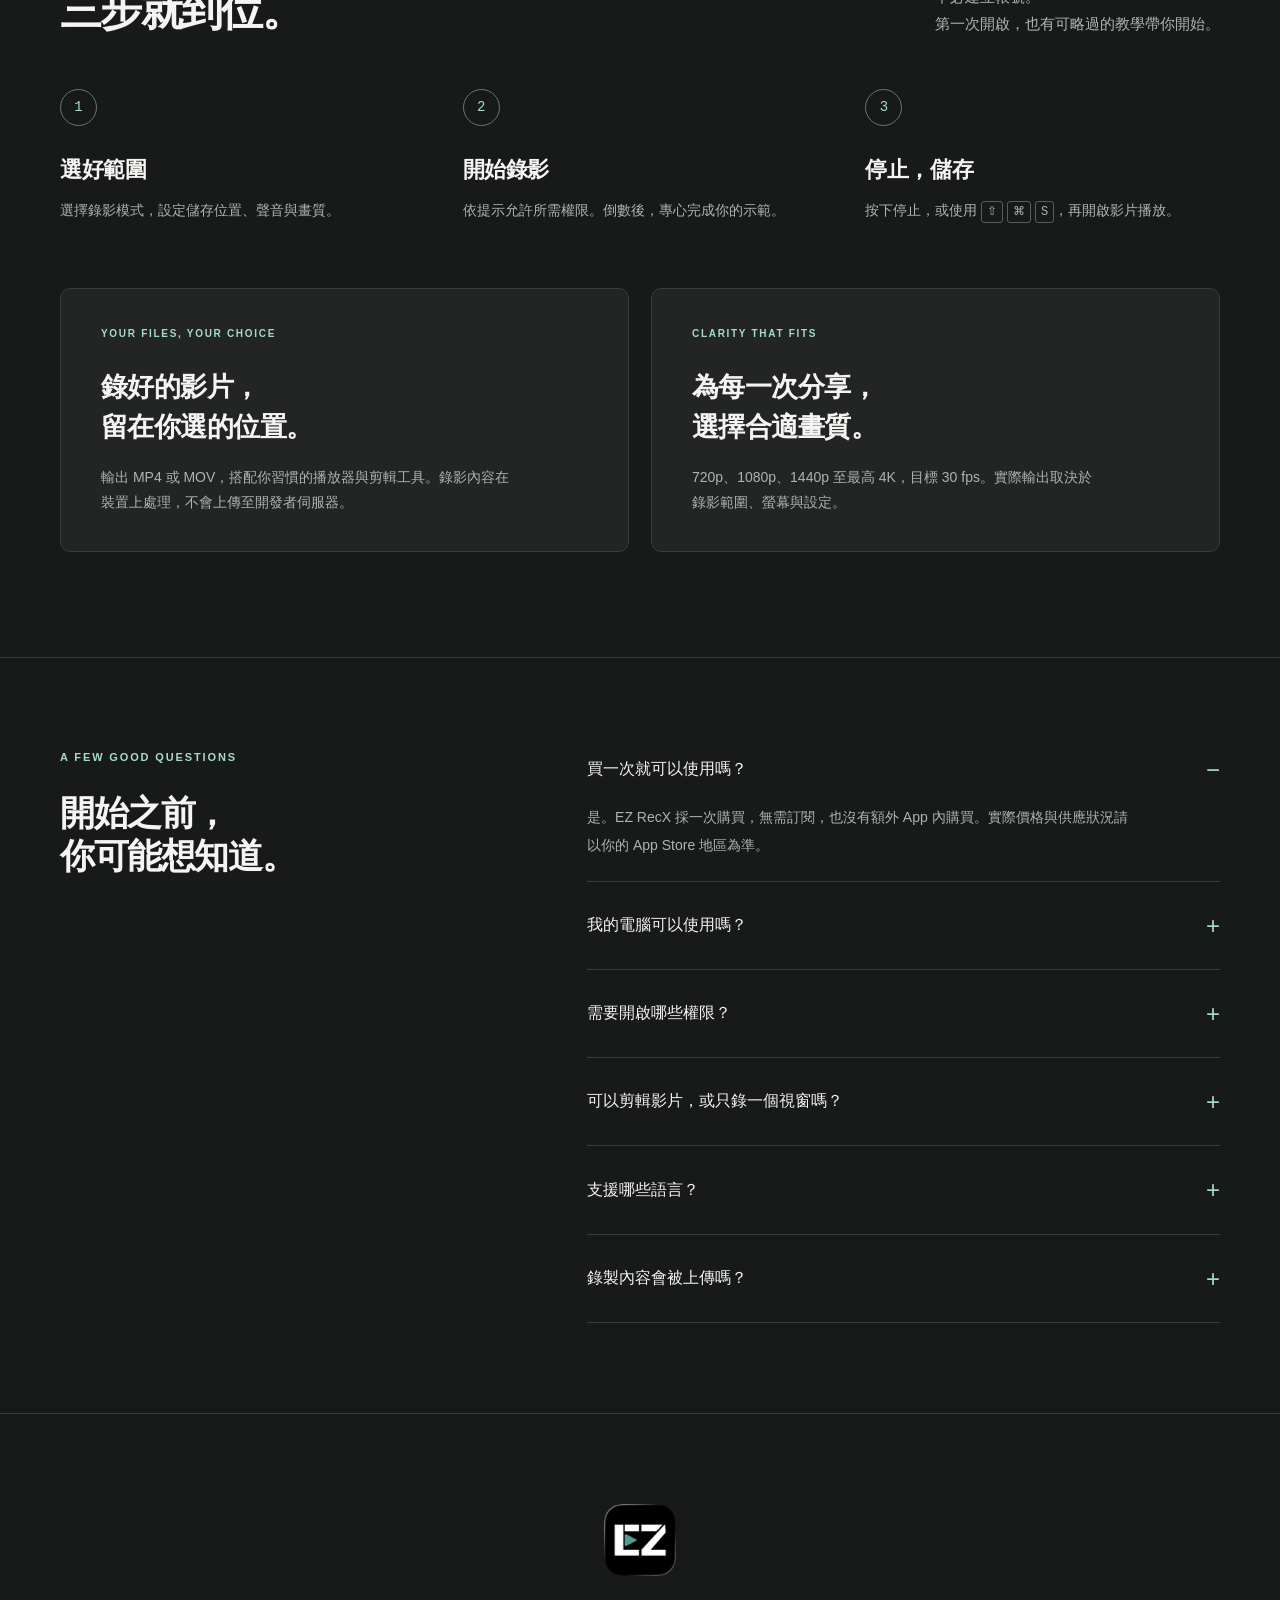
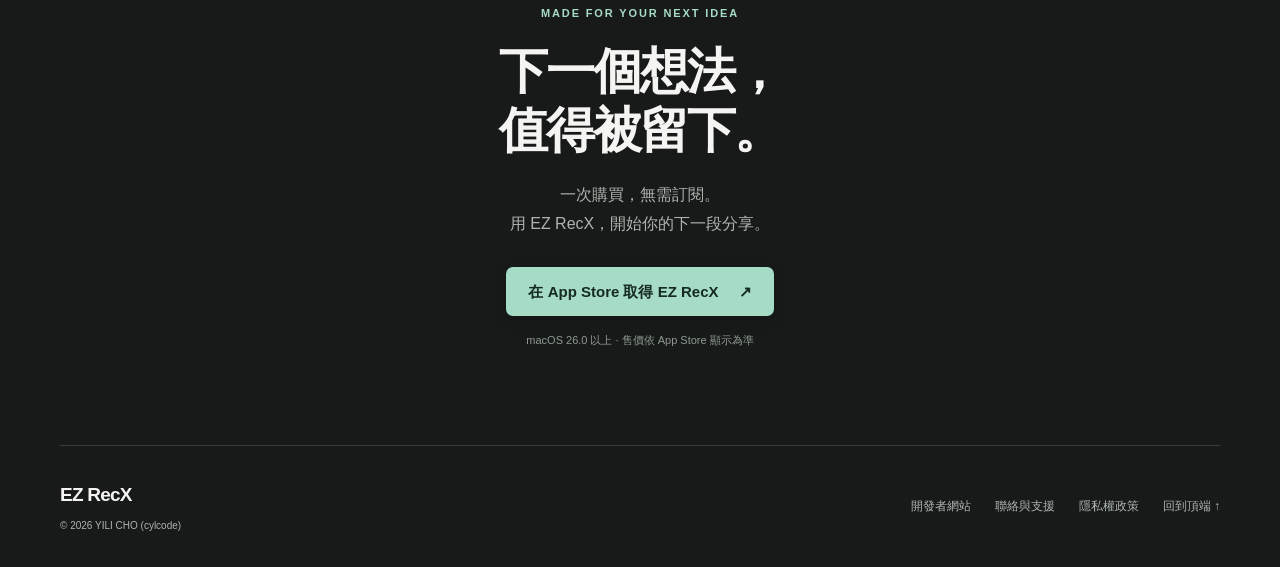
==== commit 622a4c56: "Add purchase note to index.html" ====
--- a/ez-recx/index.html
+++ b/ez-recx/index.html
@@ -57,7 +57,7 @@
         <h1 id="hero-title">想分享的畫面，<br><span>按下錄影就好。</span></h1>
         <p class="intro">一段操作、一個想法、一堂教學。<br>用 EZ RecX 把螢幕與聲音一起留下，<br>讓想說的事，更容易被看見。</p>
         <div class="hero-actions"><a class="button primary" href="https://apps.apple.com/app/id6809180442?mt=12">在 App Store 取得 <span aria-hidden="true">↗</span></a><a class="text-link" href="#features">看看它能做什麼 <span aria-hidden="true">↓</span></a></div>
-       <p class="purchase-note"><!-- 一次購買，無需訂閱。macOS 26.0 或更高版本--></p>
+       <p class="purchase-note">一次購買，無需訂閱。macOS 15 或更高版本</p>
         <div class="hero-signature"><span class="tiny-line"></span> 少一點設定，多一點表達。</div>
       </div>
       <figure class="hero-visual">
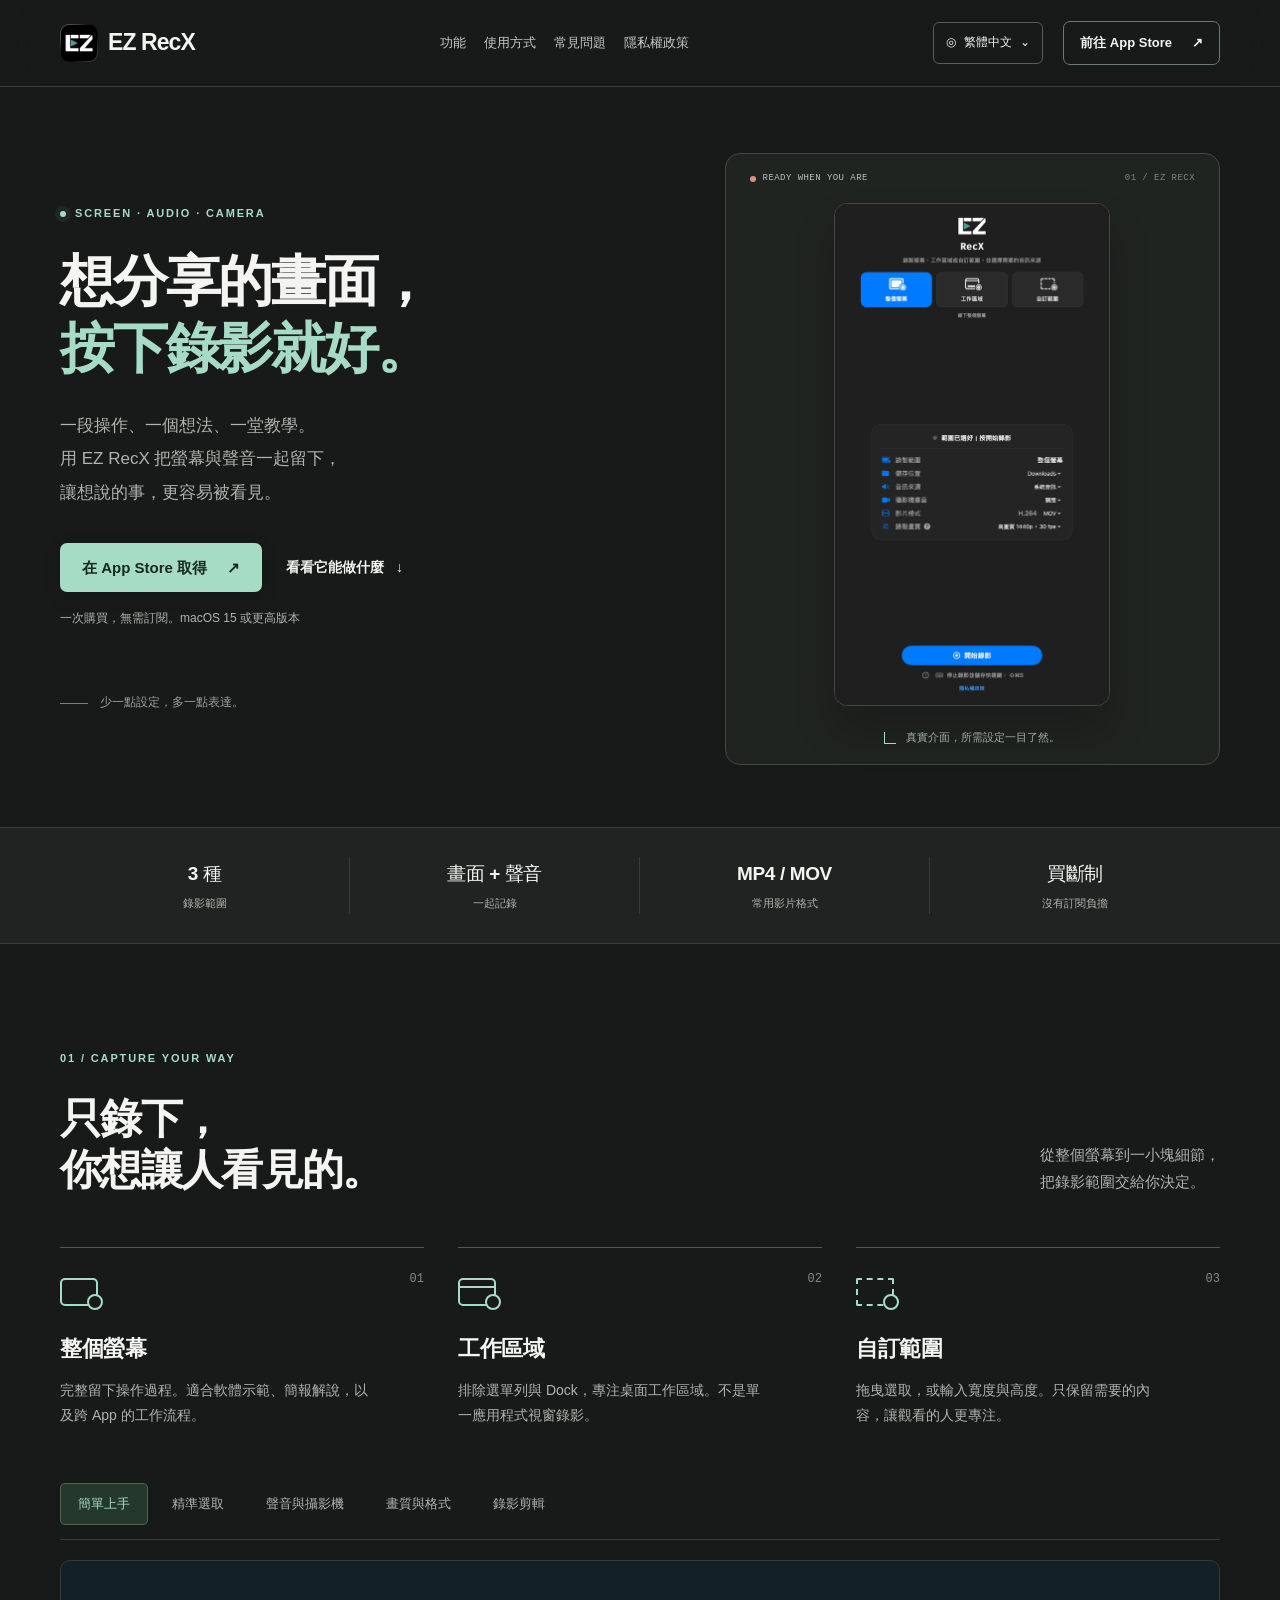
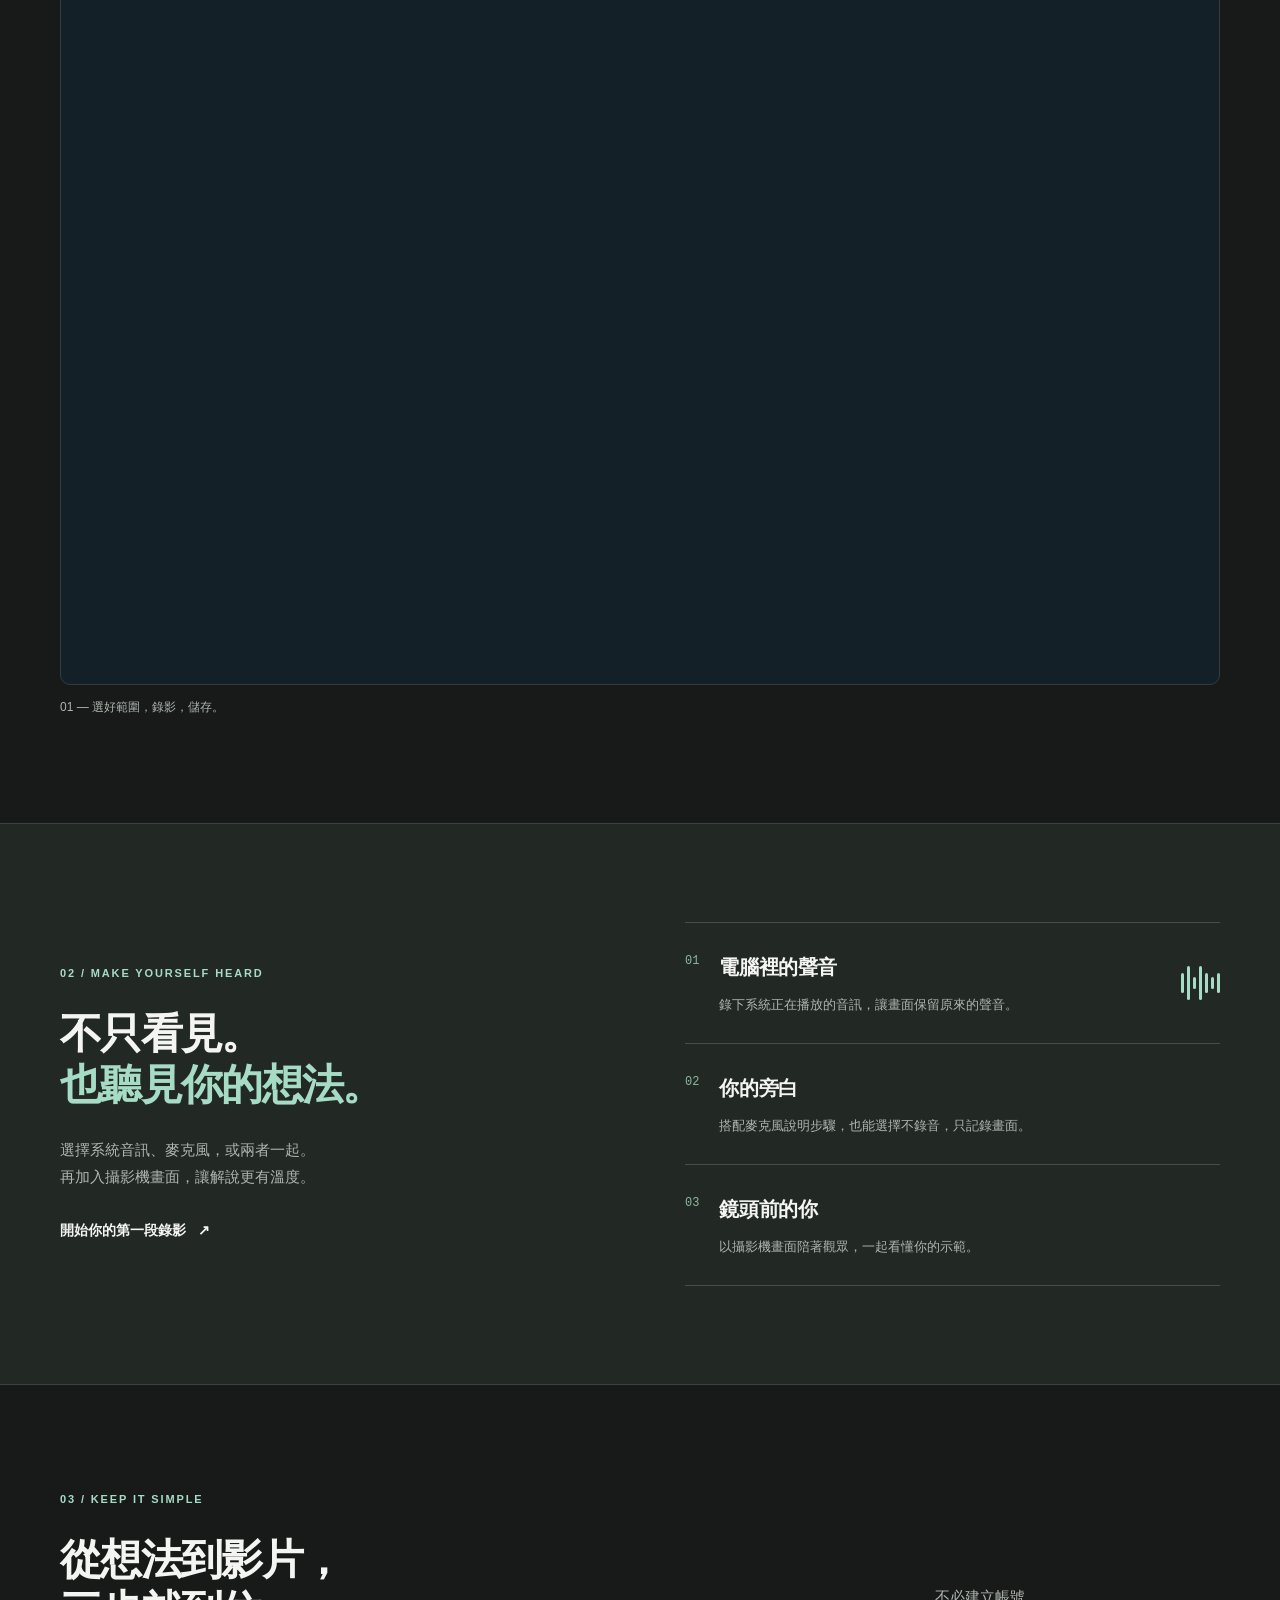
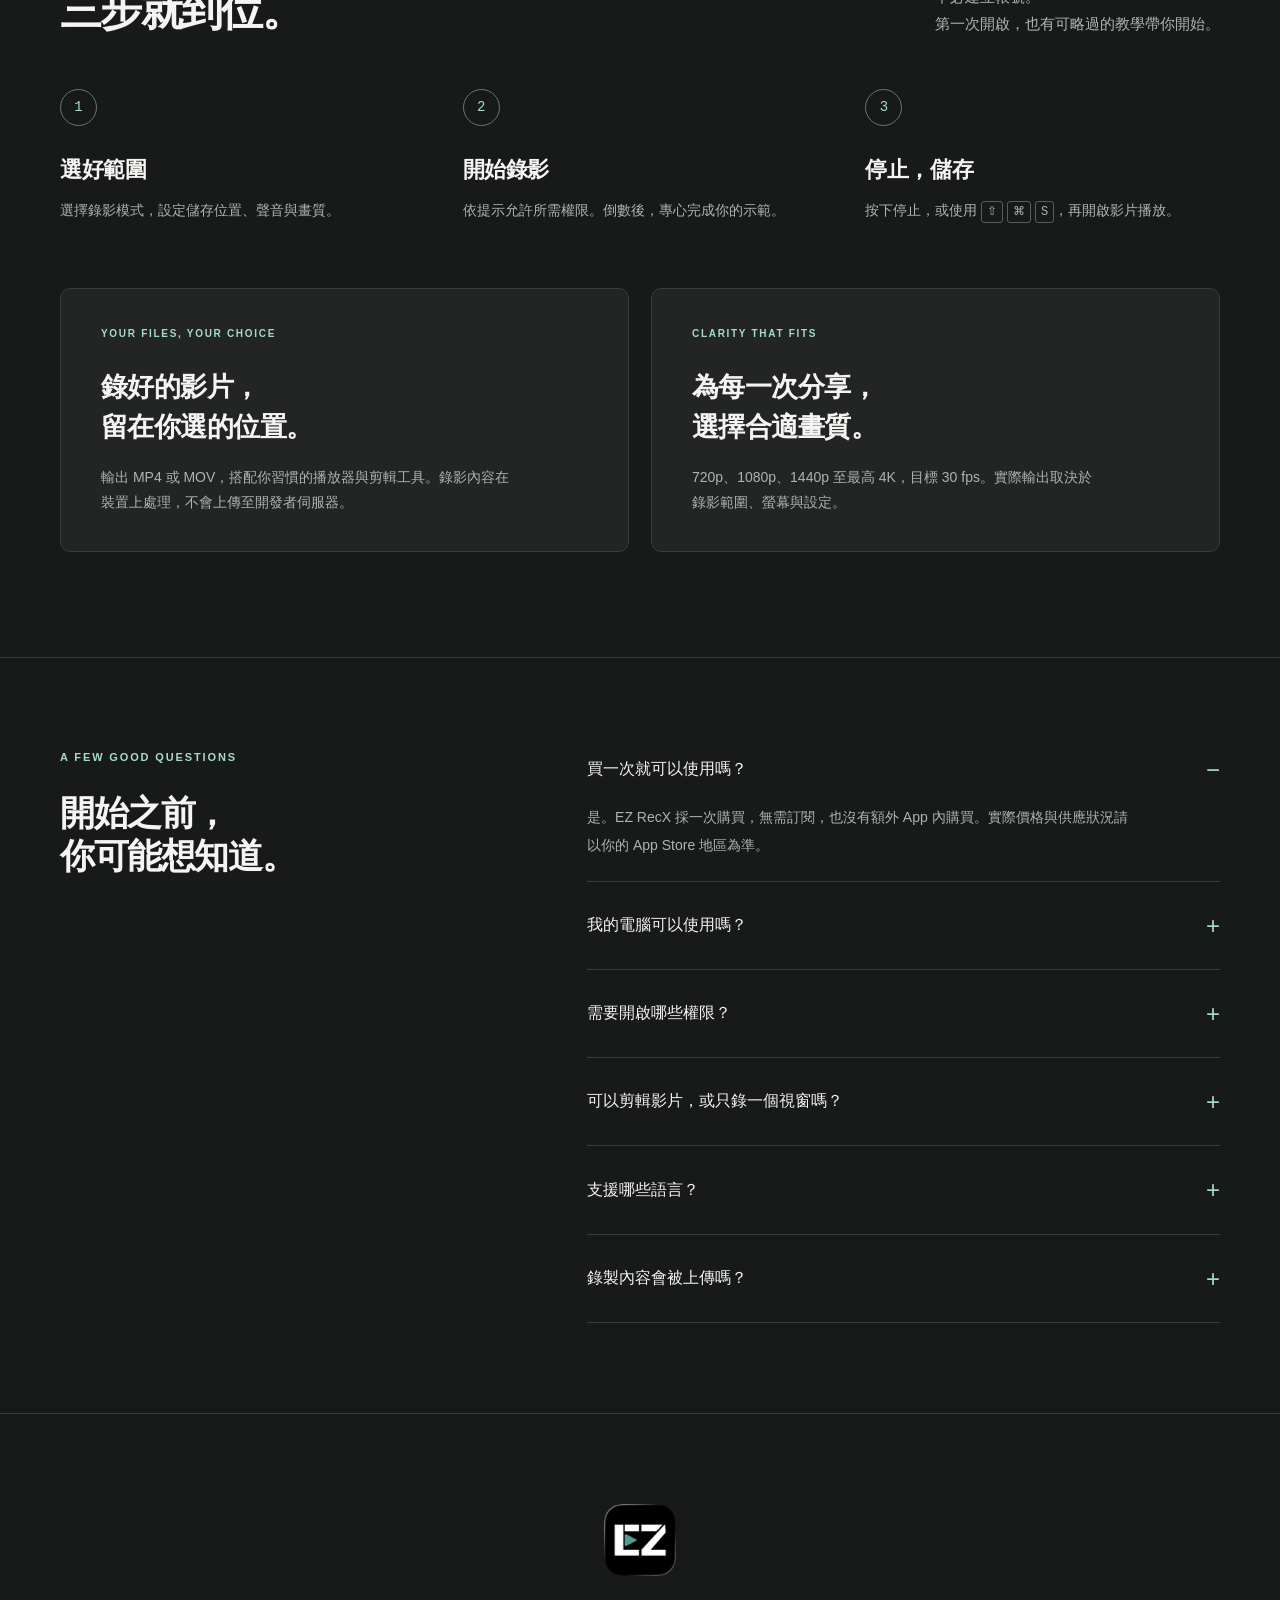
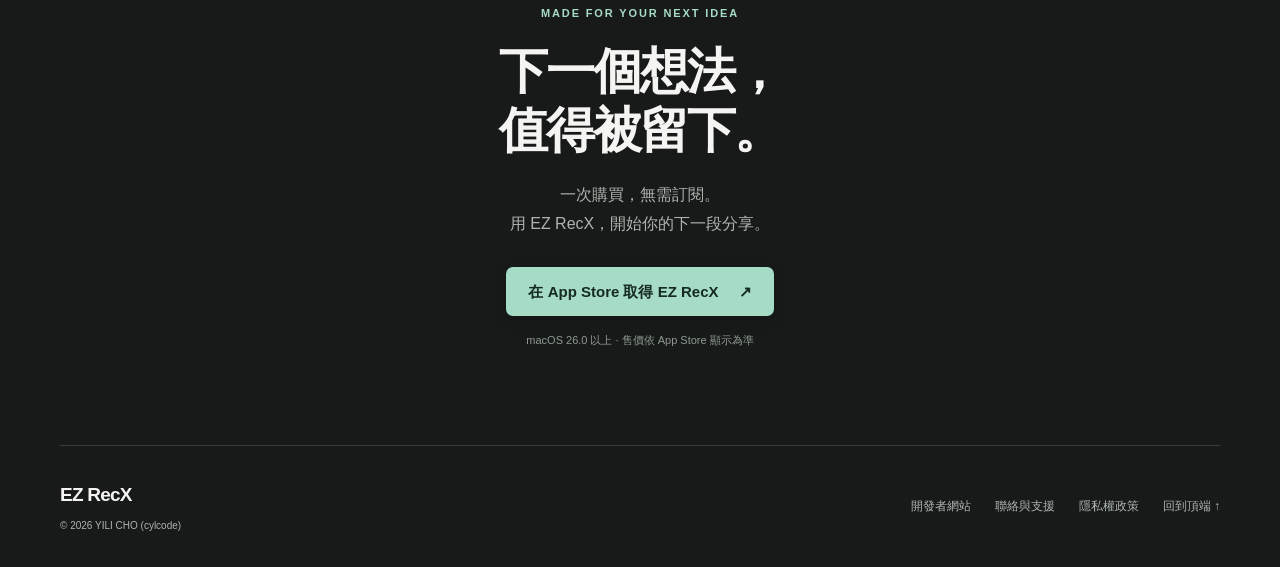
==== commit e4dbf997: "Show localized EZ RecX editor images on product site" ====
--- a/ez-recx/index.html
+++ b/ez-recx/index.html
@@ -77,9 +77,10 @@
       <div class="gallery">
         <div class="gallery-controls" aria-label="切換產品介紹圖">
           <button type="button" data-shot="screen" data-src="assets/optimized/zh-Hant-feature-screen-1600.webp?v=20dff891db06" data-srcset="assets/optimized/zh-Hant-feature-screen-800.webp?v=27fe1549c9e3 800w, assets/optimized/zh-Hant-feature-screen-1600.webp?v=20dff891db06 1600w, assets/optimized/zh-Hant-feature-screen-2560.webp?v=9ba895149830 2560w" data-alt="EZ RecX 產品介紹：整個螢幕、工作區域與自訂範圍" data-caption="01 — 選好範圍，錄影，儲存。" aria-pressed="true">簡單上手</button><button type="button" data-shot="area" data-src="assets/optimized/zh-Hant-feature-area-1600.webp?v=948b02e6b401" data-srcset="assets/optimized/zh-Hant-feature-area-800.webp?v=653cd99d1c06 800w, assets/optimized/zh-Hant-feature-area-1600.webp?v=948b02e6b401 1600w, assets/optimized/zh-Hant-feature-area-2560.webp?v=4a4f185a9ab3 2560w" data-alt="EZ RecX 產品介紹：拖曳與輸入尺寸設定錄影範圍" data-caption="02 — 精準選取，只錄下你需要的範圍。" aria-pressed="false">精準選取</button><button type="button" data-shot="audio" data-src="assets/optimized/zh-Hant-feature-audio-1600.webp?v=afd159d52128" data-srcset="assets/optimized/zh-Hant-feature-audio-800.webp?v=11d39946b2d4 800w, assets/optimized/zh-Hant-feature-audio-1600.webp?v=afd159d52128 1600w, assets/optimized/zh-Hant-feature-audio-2560.webp?v=18f008c13a1c 2560w" data-alt="EZ RecX 產品介紹：系統音訊、麥克風與攝影機設定" data-caption="03 — 錄下畫面，也錄下你的聲音。" aria-pressed="false">聲音與攝影機</button><button type="button" data-shot="quality" data-src="assets/optimized/zh-Hant-feature-quality-1600.webp?v=4b4ccf9c1fc6" data-srcset="assets/optimized/zh-Hant-feature-quality-800.webp?v=2d1f0ecce452 800w, assets/optimized/zh-Hant-feature-quality-1600.webp?v=4b4ccf9c1fc6 1600w, assets/optimized/zh-Hant-feature-quality-2560.webp?v=be4ce7da79e7 2560w" data-alt="EZ RecX 產品介紹：錄製畫質與 MP4、MOV 格式" data-caption="04 — 依照用途，選擇合適畫質。" aria-pressed="false">畫質與格式</button>
+          <button type="button" data-shot="edit" data-src="assets/02_Edit_Your_Recording_v2_Hant.png" data-alt="EZ RecX 錄影預覽與編輯：在時間軸切開、裁短片段、調整音量並另存編輯版" data-caption="05 — 錄完，直接剪輯。" aria-pressed="false">錄影剪輯</button>
         </div>
         <figure><img id="feature-image" src="assets/optimized/zh-Hant-feature-screen-1600.webp?v=20dff891db06" srcset="assets/optimized/zh-Hant-feature-screen-800.webp?v=27fe1549c9e3 800w, assets/optimized/zh-Hant-feature-screen-1600.webp?v=20dff891db06 1600w, assets/optimized/zh-Hant-feature-screen-2560.webp?v=9ba895149830 2560w" sizes="(max-width:700px) calc(100vw - 40px), (max-width:1000px) calc(100vw - 48px), (max-width:1240px) calc(100vw - 80px), 1160px" decoding="async" alt="EZ RecX 產品介紹：整個螢幕、工作區域與自訂範圍" width="2560" height="1600" loading="lazy"><figcaption id="feature-caption" aria-live="polite">01 — 選好範圍，錄影，儲存。</figcaption></figure>
-        <noscript><p class="muted">更多介紹圖：<a href="assets/feature-area.png?v=075c0a6b56f1">精準選取</a> · <a href="assets/feature-audio.png?v=4d99bdee2f06">聲音與攝影機</a> · <a href="assets/feature-quality.png?v=0b2a96cff289">畫質與格式</a></p></noscript>
+        <noscript><p class="muted">更多介紹圖：<a href="assets/feature-area.png?v=075c0a6b56f1">精準選取</a> · <a href="assets/feature-audio.png?v=4d99bdee2f06">聲音與攝影機</a> · <a href="assets/feature-quality.png?v=0b2a96cff289">畫質與格式</a> · <a href="assets/02_Edit_Your_Recording_v2_Hant.png">錄影剪輯</a></p></noscript>
       </div>
     </section>
     <section class="sound-section"><div class="wrap sound-grid">
@@ -95,7 +96,7 @@
       <details open><summary>買一次就可以使用嗎？</summary><p>是。EZ RecX 採一次購買，無需訂閱，也沒有額外 App 內購買。實際價格與供應狀況請以你的 App Store 地區為準。</p></details>
       <details><summary>我的電腦可以使用嗎？</summary><p>需要 macOS 26.0 或以上版本，支援符合系統需求的 Apple Silicon 與 Intel Mac。這是 macOS App，不是 iPhone 或 iPad App。購買前請先確認系統版本。</p></details>
       <details><summary>需要開啟哪些權限？</summary><p>錄製畫面需要螢幕錄製相關權限。使用麥克風或攝影機時，另需允許對應權限。可在「系統設定 → 隱私權與安全性」管理；若系統提示重新開啟 App，請依提示操作。</p></details>
-      <details><summary>可以剪輯影片，或只錄一個視窗嗎？</summary><p>EZ RecX 專注在錄製與儲存，不含影片剪輯器。工作區域模式會排除選單列與 Dock，並非獨立視窗擷取；如果只需要局部畫面，可以使用自訂範圍。</p></details>
+      <details><summary>可以剪輯影片，或只錄一個視窗嗎？</summary><p>錄影後可在預覽與編輯視窗切開、裁短片段，調整聲音，再另存編輯版；原始錄影不會被覆蓋。工作區域模式會排除選單列與 Dock，並非獨立視窗擷取；如果只需要局部畫面，可以使用自訂範圍。</p></details>
       <details><summary>支援哪些語言？</summary><p>App 與本產品介紹頁都支援繁體中文、簡體中文、英文與日文。可從網站右上角切換語言。</p></details>
       <details><summary>錄製內容會被上傳嗎？</summary><p>App 不會將錄影內容上傳至開發者伺服器。影片儲存於你選擇的位置；若選用雲端同步資料夾，檔案同步由該服務處理。錄製前，請確認你有必要的權利與許可，並尊重著作權及隱私。</p></details>
     </div></div></section>
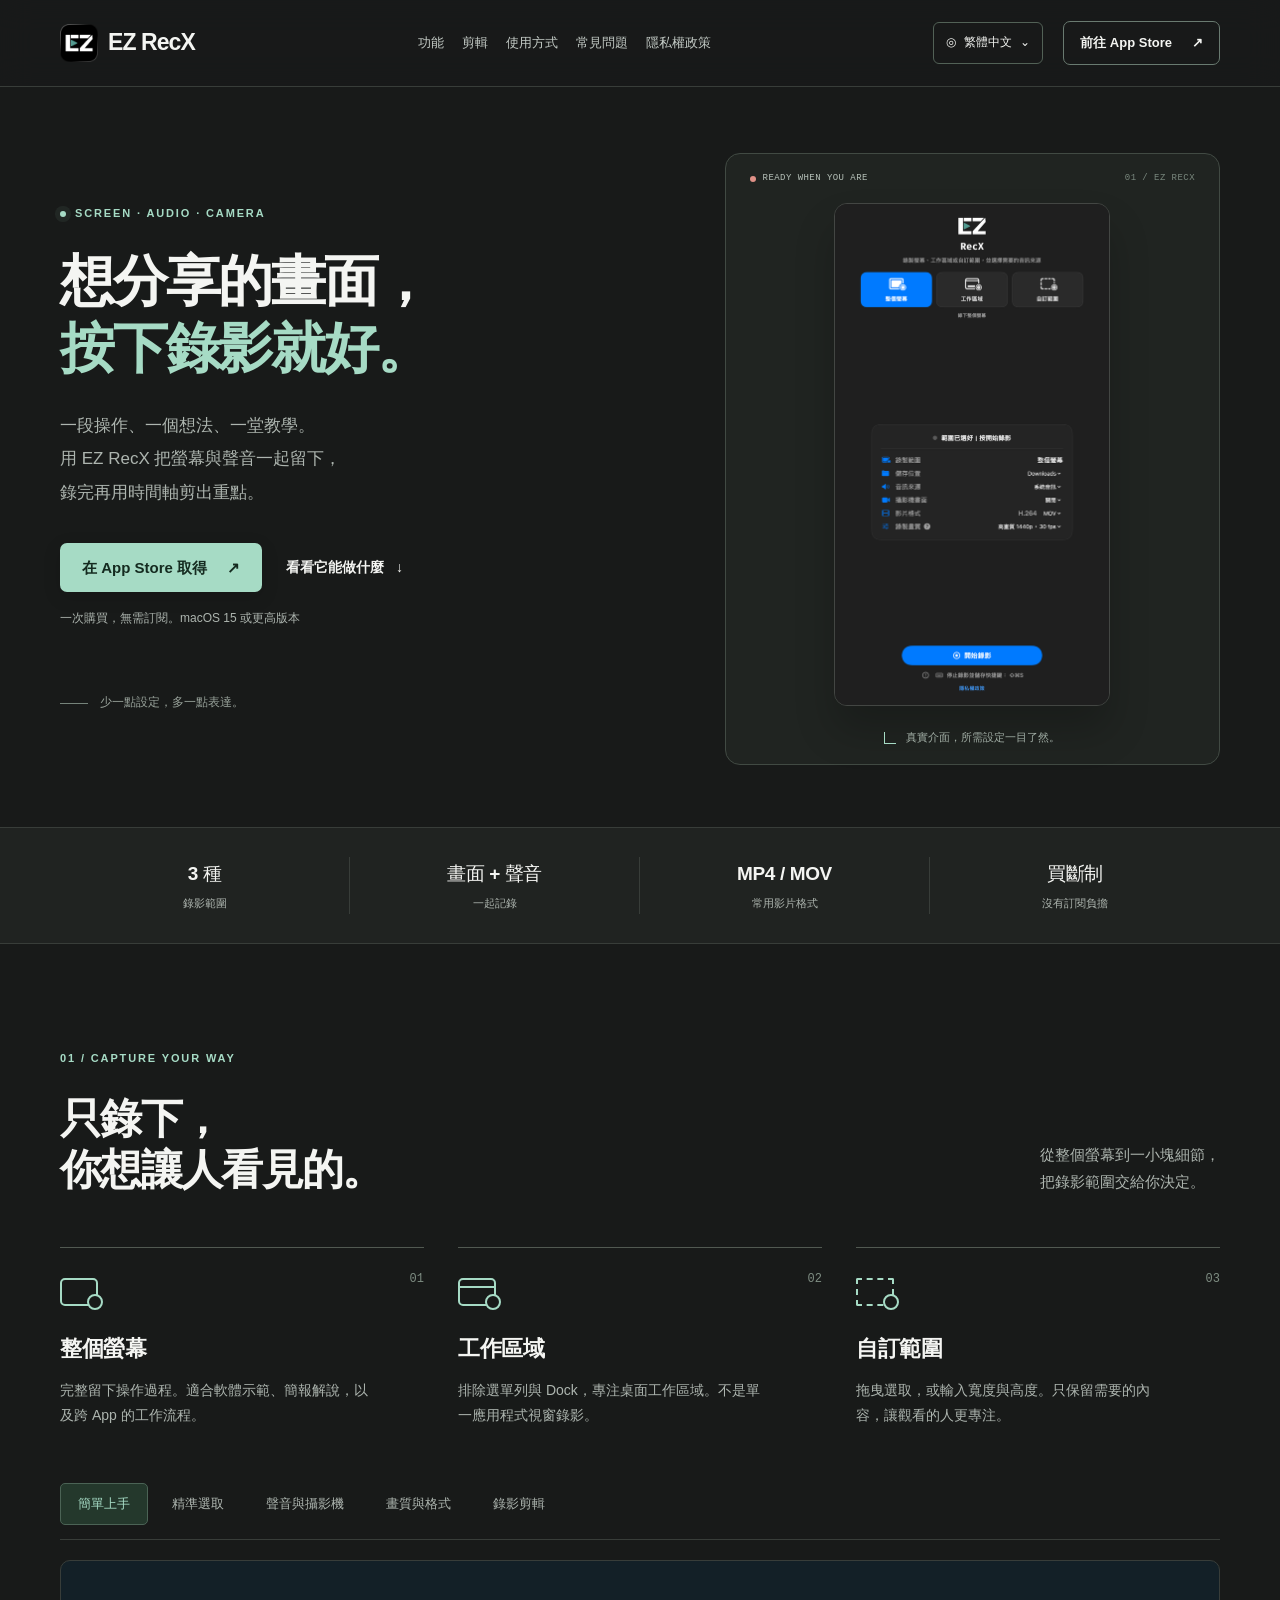
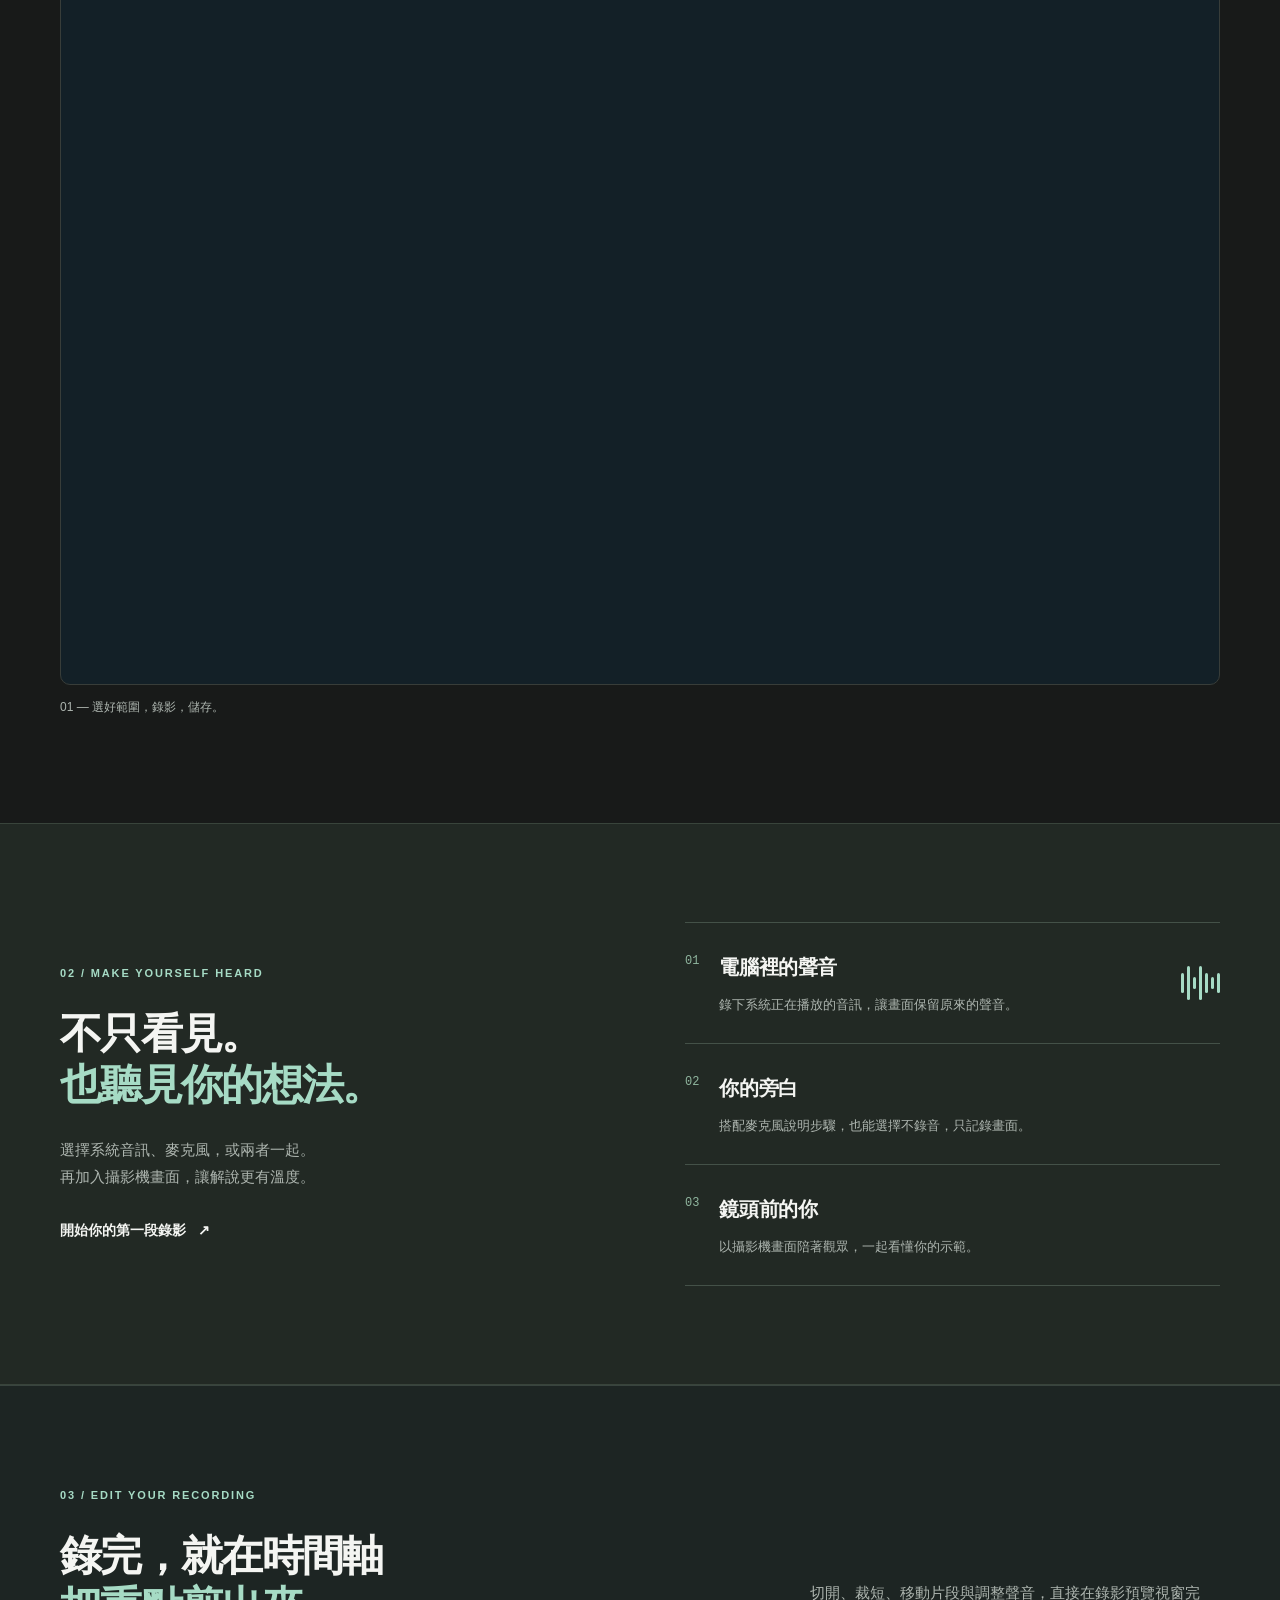
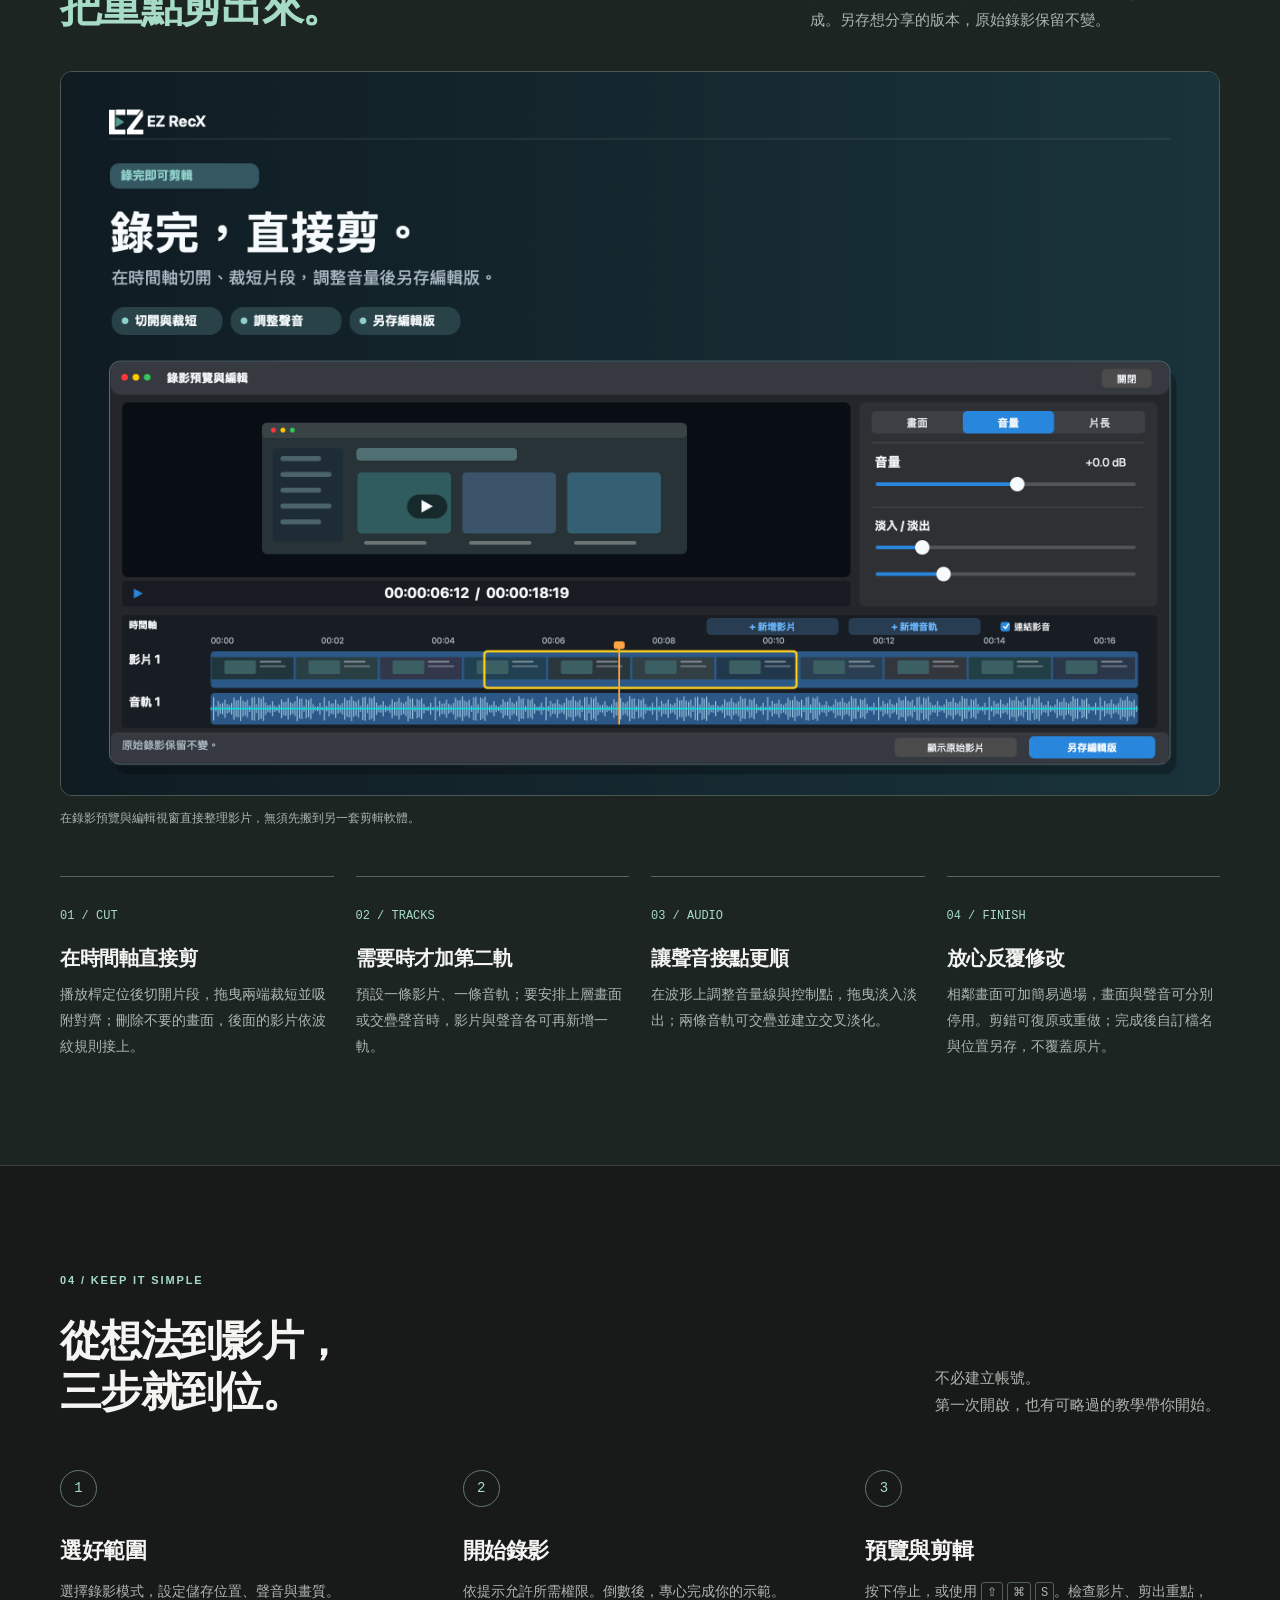
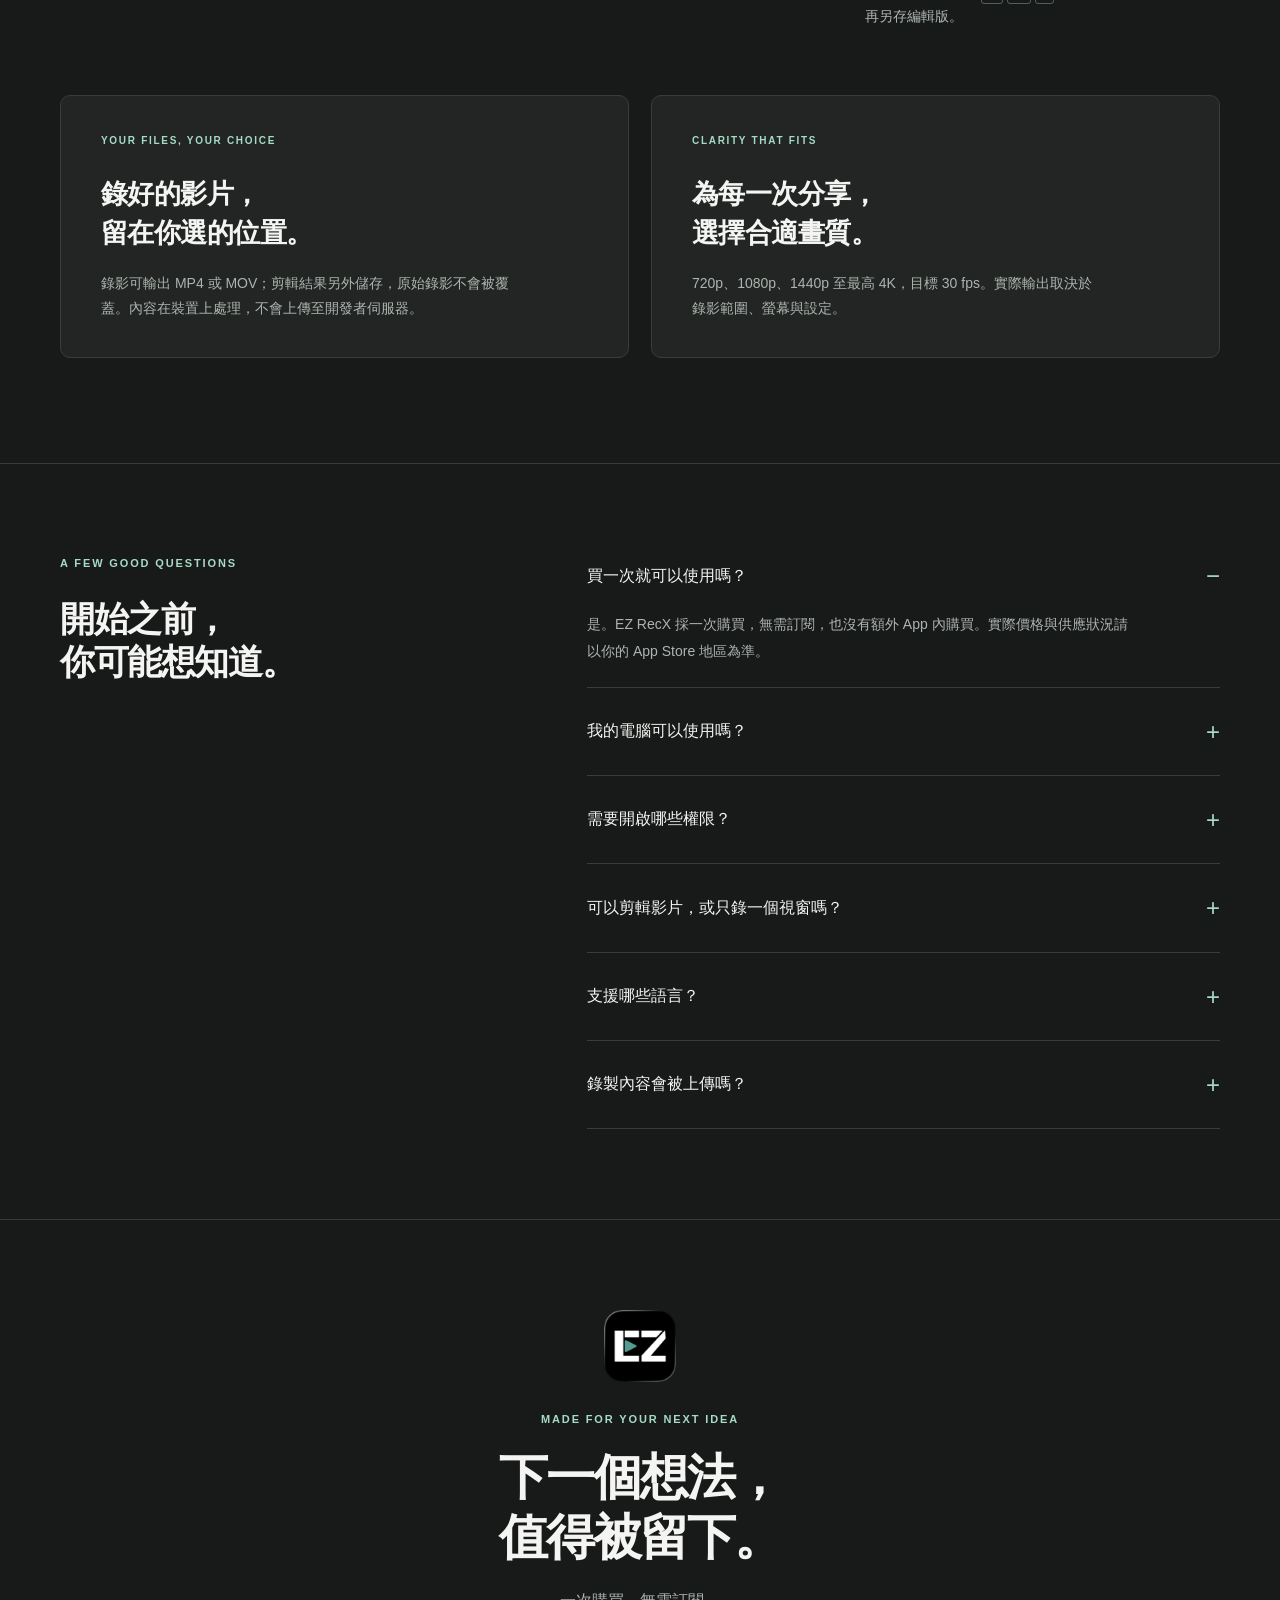
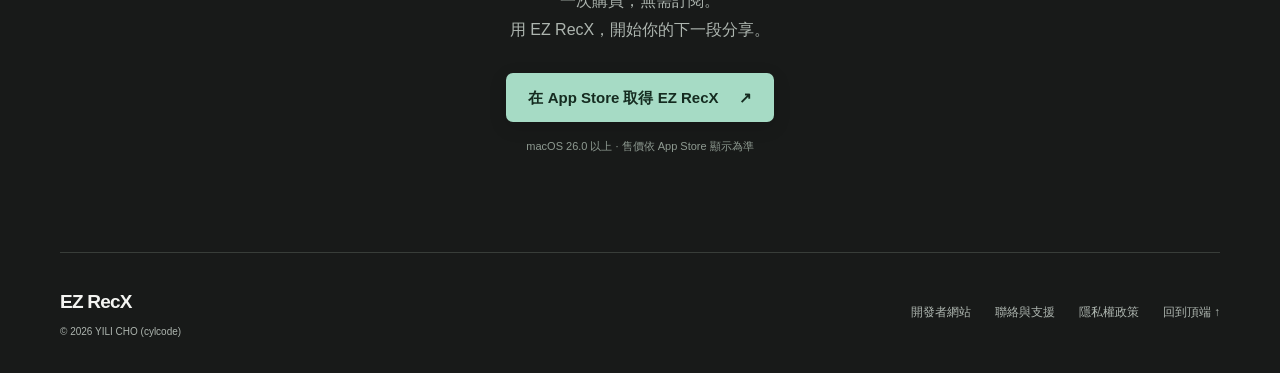
==== commit 62ad13de: "Highlight EZ RecX timeline editing on product site" ====
--- a/ez-recx/index.html
+++ b/ez-recx/index.html
@@ -12,6 +12,7 @@
   <meta property="og:locale" content="zh_TW">
   <link rel="icon" href="assets/optimized/favicon-48.png?v=33b04a75c38f" type="image/png">
   <link rel="stylesheet" href="styles.css?v=afb937c7f499">
+  <link rel="stylesheet" href="editor-section.css?v=20261001">
   <script src="page.js?v=81de78c7f0d6" defer></script>
   <link rel="canonical" href="https://cylcode.pages.dev/ez-recx/">
   <meta property="og:url" content="https://cylcode.pages.dev/ez-recx/">
@@ -45,7 +46,7 @@
   <header class="header">
     <div class="nav wrap">
       <a class="brand" href="#top" aria-label="EZ RecX 首頁"><img src="assets/optimized/icon-192.png?v=334416957951" decoding="async" alt="" width="38" height="38"><span>EZ RecX</span></a>
-      <nav aria-label="主選單"><a href="#features">功能</a><a href="#how">使用方式</a><a href="#faq">常見問題</a><a class="privacy-nav" href="https://cylcode.pages.dev/privacy/#macos-zh-Hant">隱私權政策</a></nav>
+      <nav aria-label="主選單"><a href="#features">功能</a><a href="#editing">剪輯</a><a href="#how">使用方式</a><a href="#faq">常見問題</a><a class="privacy-nav" href="https://cylcode.pages.dev/privacy/#macos-zh-Hant">隱私權政策</a></nav>
       <details class="language-switch"><summary aria-label="選擇語言: 繁體中文"><span aria-hidden="true">◎</span> 繁體中文 <span aria-hidden="true">⌄</span></summary><div class="language-options"><a href="index.html" lang="zh-Hant" hreflang="zh-Hant" aria-current="page">繁體中文</a><a href="en.html" lang="en" hreflang="en">English</a><a href="zh-Hans.html" lang="zh-Hans" hreflang="zh-Hans">简体中文</a><a href="ja.html" lang="ja" hreflang="ja">日本語</a></div></details>
       <a class="button nav-cta" href="https://apps.apple.com/app/id6809180442?mt=12">前往 App Store <span aria-hidden="true">↗</span></a>
     </div>
@@ -55,7 +56,7 @@
       <div class="hero-copy">
         <p class="eyebrow"><span class="status-dot"></span> SCREEN · AUDIO · CAMERA</p>
         <h1 id="hero-title">想分享的畫面，<br><span>按下錄影就好。</span></h1>
-        <p class="intro">一段操作、一個想法、一堂教學。<br>用 EZ RecX 把螢幕與聲音一起留下，<br>讓想說的事，更容易被看見。</p>
+        <p class="intro">一段操作、一個想法、一堂教學。<br>用 EZ RecX 把螢幕與聲音一起留下，<br>錄完再用時間軸剪出重點。</p>
         <div class="hero-actions"><a class="button primary" href="https://apps.apple.com/app/id6809180442?mt=12">在 App Store 取得 <span aria-hidden="true">↗</span></a><a class="text-link" href="#features">看看它能做什麼 <span aria-hidden="true">↓</span></a></div>
        <p class="purchase-note">一次購買，無需訂閱。macOS 15 或更高版本</p>
         <div class="hero-signature"><span class="tiny-line"></span> 少一點設定，多一點表達。</div>
@@ -87,10 +88,20 @@
       <div><p class="eyebrow">02 / MAKE YOURSELF HEARD</p><h2>不只看見。<br><span>也聽見你的想法。</span></h2><p class="section-copy">選擇系統音訊、麥克風，或兩者一起。<br>再加入攝影機畫面，讓解說更有溫度。</p><a class="text-link" href="#how">開始你的第一段錄影 <span aria-hidden="true">↗</span></a></div>
       <div class="sound-list"><article><span aria-hidden="true">01</span><div><h3>電腦裡的聲音</h3><p>錄下系統正在播放的音訊，讓畫面保留原來的聲音。</p></div><div class="wave" aria-hidden="true"><i></i><i></i><i></i><i></i><i></i><i></i><i></i></div></article><article><span aria-hidden="true">02</span><div><h3>你的旁白</h3><p>搭配麥克風說明步驟，也能選擇不錄音，只記錄畫面。</p></div></article><article><span aria-hidden="true">03</span><div><h3>鏡頭前的你</h3><p>以攝影機畫面陪著觀眾，一起看懂你的示範。</p></div></article></div>
     </div></section>
+    <section class="edit-section" id="editing" aria-labelledby="editing-title"><div class="wrap">
+      <div class="edit-heading"><div><p class="eyebrow">03 / EDIT YOUR RECORDING</p><h2 id="editing-title">錄完，就在時間軸<br><span>把重點剪出來。</span></h2></div><p>切開、裁短、移動片段與調整聲音，直接在錄影預覽視窗完成。另存想分享的版本，原始錄影保留不變。</p></div>
+      <figure class="edit-visual"><img src="assets/02_Edit_Your_Recording_v2_Hant.png" width="2560" height="1600" loading="lazy" decoding="async" alt="EZ RecX 錄影編輯器：影片與音軌時間軸、片段選取及音量控制"><figcaption>在錄影預覽與編輯視窗直接整理影片，無須先搬到另一套剪輯軟體。</figcaption></figure>
+      <div class="edit-points">
+        <article><span>01 / CUT</span><h3>在時間軸直接剪</h3><p>播放桿定位後切開片段，拖曳兩端裁短並吸附對齊；刪除不要的畫面，後面的影片依波紋規則接上。</p></article>
+        <article><span>02 / TRACKS</span><h3>需要時才加第二軌</h3><p>預設一條影片、一條音軌；要安排上層畫面或交疊聲音時，影片與聲音各可再新增一軌。</p></article>
+        <article><span>03 / AUDIO</span><h3>讓聲音接點更順</h3><p>在波形上調整音量線與控制點，拖曳淡入淡出；兩條音軌可交疊並建立交叉淡化。</p></article>
+        <article><span>04 / FINISH</span><h3>放心反覆修改</h3><p>相鄰畫面可加簡易過場，畫面與聲音可分別停用。剪錯可復原或重做；完成後自訂檔名與位置另存，不覆蓋原片。</p></article>
+      </div>
+    </div></section>
     <section class="section wrap" id="how" aria-labelledby="how-title">
-      <div class="section-head"><div><p class="eyebrow">03 / KEEP IT SIMPLE</p><h2 id="how-title">從想法到影片，<br>三步就到位。</h2></div><p>不必建立帳號。<br>第一次開啟，也有可略過的教學帶你開始。</p></div>
-      <ol class="steps"><li><span>1</span><h3>選好範圍</h3><p>選擇錄影模式，設定儲存位置、聲音與畫質。</p></li><li><span>2</span><h3>開始錄影</h3><p>依提示允許所需權限。倒數後，專心完成你的示範。</p></li><li><span>3</span><h3>停止，儲存</h3><p>按下停止，或使用 <kbd>⇧</kbd> <kbd>⌘</kbd> <kbd>S</kbd>，再開啟影片播放。</p></li></ol>
-      <div class="details-grid"><article><p class="eyebrow">YOUR FILES, YOUR CHOICE</p><h3>錄好的影片，<br>留在你選的位置。</h3><p>輸出 MP4 或 MOV，搭配你習慣的播放器與剪輯工具。錄影內容在裝置上處理，不會上傳至開發者伺服器。</p></article><article><p class="eyebrow">CLARITY THAT FITS</p><h3>為每一次分享，<br>選擇合適畫質。</h3><p>720p、1080p、1440p 至最高 4K，目標 30 fps。實際輸出取決於錄影範圍、螢幕與設定。</p></article></div>
+      <div class="section-head"><div><p class="eyebrow">04 / KEEP IT SIMPLE</p><h2 id="how-title">從想法到影片，<br>三步就到位。</h2></div><p>不必建立帳號。<br>第一次開啟，也有可略過的教學帶你開始。</p></div>
+      <ol class="steps"><li><span>1</span><h3>選好範圍</h3><p>選擇錄影模式，設定儲存位置、聲音與畫質。</p></li><li><span>2</span><h3>開始錄影</h3><p>依提示允許所需權限。倒數後，專心完成你的示範。</p></li><li><span>3</span><h3>預覽與剪輯</h3><p>按下停止，或使用 <kbd>⇧</kbd> <kbd>⌘</kbd> <kbd>S</kbd>。檢查影片、剪出重點，再另存編輯版。</p></li></ol>
+      <div class="details-grid"><article><p class="eyebrow">YOUR FILES, YOUR CHOICE</p><h3>錄好的影片，<br>留在你選的位置。</h3><p>錄影可輸出 MP4 或 MOV；剪輯結果另外儲存，原始錄影不會被覆蓋。內容在裝置上處理，不會上傳至開發者伺服器。</p></article><article><p class="eyebrow">CLARITY THAT FITS</p><h3>為每一次分享，<br>選擇合適畫質。</h3><p>720p、1080p、1440p 至最高 4K，目標 30 fps。實際輸出取決於錄影範圍、螢幕與設定。</p></article></div>
     </section>
     <section class="faq-section" id="faq"><div class="wrap faq-grid"><div><p class="eyebrow">A FEW GOOD QUESTIONS</p><h2>開始之前，<br>你可能想知道。</h2></div><div class="faq-items">
       <details open><summary>買一次就可以使用嗎？</summary><p>是。EZ RecX 採一次購買，無需訂閱，也沒有額外 App 內購買。實際價格與供應狀況請以你的 App Store 地區為準。</p></details>
--- a/ez-recx/editor-section.css
+++ b/ez-recx/editor-section.css
@@ -0,0 +1,117 @@
+.edit-section {
+  padding-block: 100px 106px;
+  background: #1d2523;
+  border-block: 1px solid #39443f;
+}
+
+.edit-heading {
+  display: flex;
+  align-items: end;
+  justify-content: space-between;
+  gap: 48px;
+  margin-bottom: 38px;
+}
+
+.edit-heading h2 {
+  max-width: 660px;
+}
+
+.edit-heading h2 span {
+  color: var(--accent);
+}
+
+.edit-heading > p {
+  max-width: 410px;
+  font-size: 15px;
+}
+
+.edit-visual {
+  margin: 0;
+}
+
+.edit-visual img {
+  display: block;
+  width: 100%;
+  height: auto;
+  border: 1px solid #495852;
+  border-radius: 12px;
+  background: #102027;
+}
+
+.edit-visual figcaption {
+  margin-top: 12px;
+  color: var(--muted);
+  font-size: 12px;
+}
+
+.edit-points {
+  display: grid;
+  grid-template-columns: repeat(4, minmax(0, 1fr));
+  gap: 22px;
+  margin-top: 46px;
+}
+
+.edit-points article {
+  min-width: 0;
+  padding-top: 23px;
+  border-top: 1px solid #52665b;
+}
+
+.edit-points article > span {
+  color: var(--accent);
+  font: 12px ui-monospace, monospace;
+}
+
+.edit-points h3 {
+  margin: 15px 0 10px;
+  font-size: 20px;
+  line-height: 1.4;
+}
+
+.edit-points p {
+  font-size: 14px;
+  line-height: 1.85;
+}
+
+@media (max-width: 1000px) {
+  .edit-heading {
+    display: block;
+  }
+
+  .edit-heading > p {
+    max-width: 700px;
+    margin-top: 22px;
+  }
+
+  .edit-points {
+    grid-template-columns: repeat(2, minmax(0, 1fr));
+  }
+}
+
+@media (max-width: 700px) {
+  .edit-section {
+    padding-block: 64px 68px;
+  }
+
+  .edit-heading {
+    margin-bottom: 28px;
+  }
+
+  .edit-heading > p {
+    font-size: 14px;
+  }
+
+  .edit-visual figcaption {
+    font-size: 11px;
+  }
+
+  .edit-points {
+    grid-template-columns: 1fr;
+    gap: 26px;
+    margin-top: 34px;
+  }
+
+  .edit-points h3 {
+    font-size: 19px;
+  }
+}
